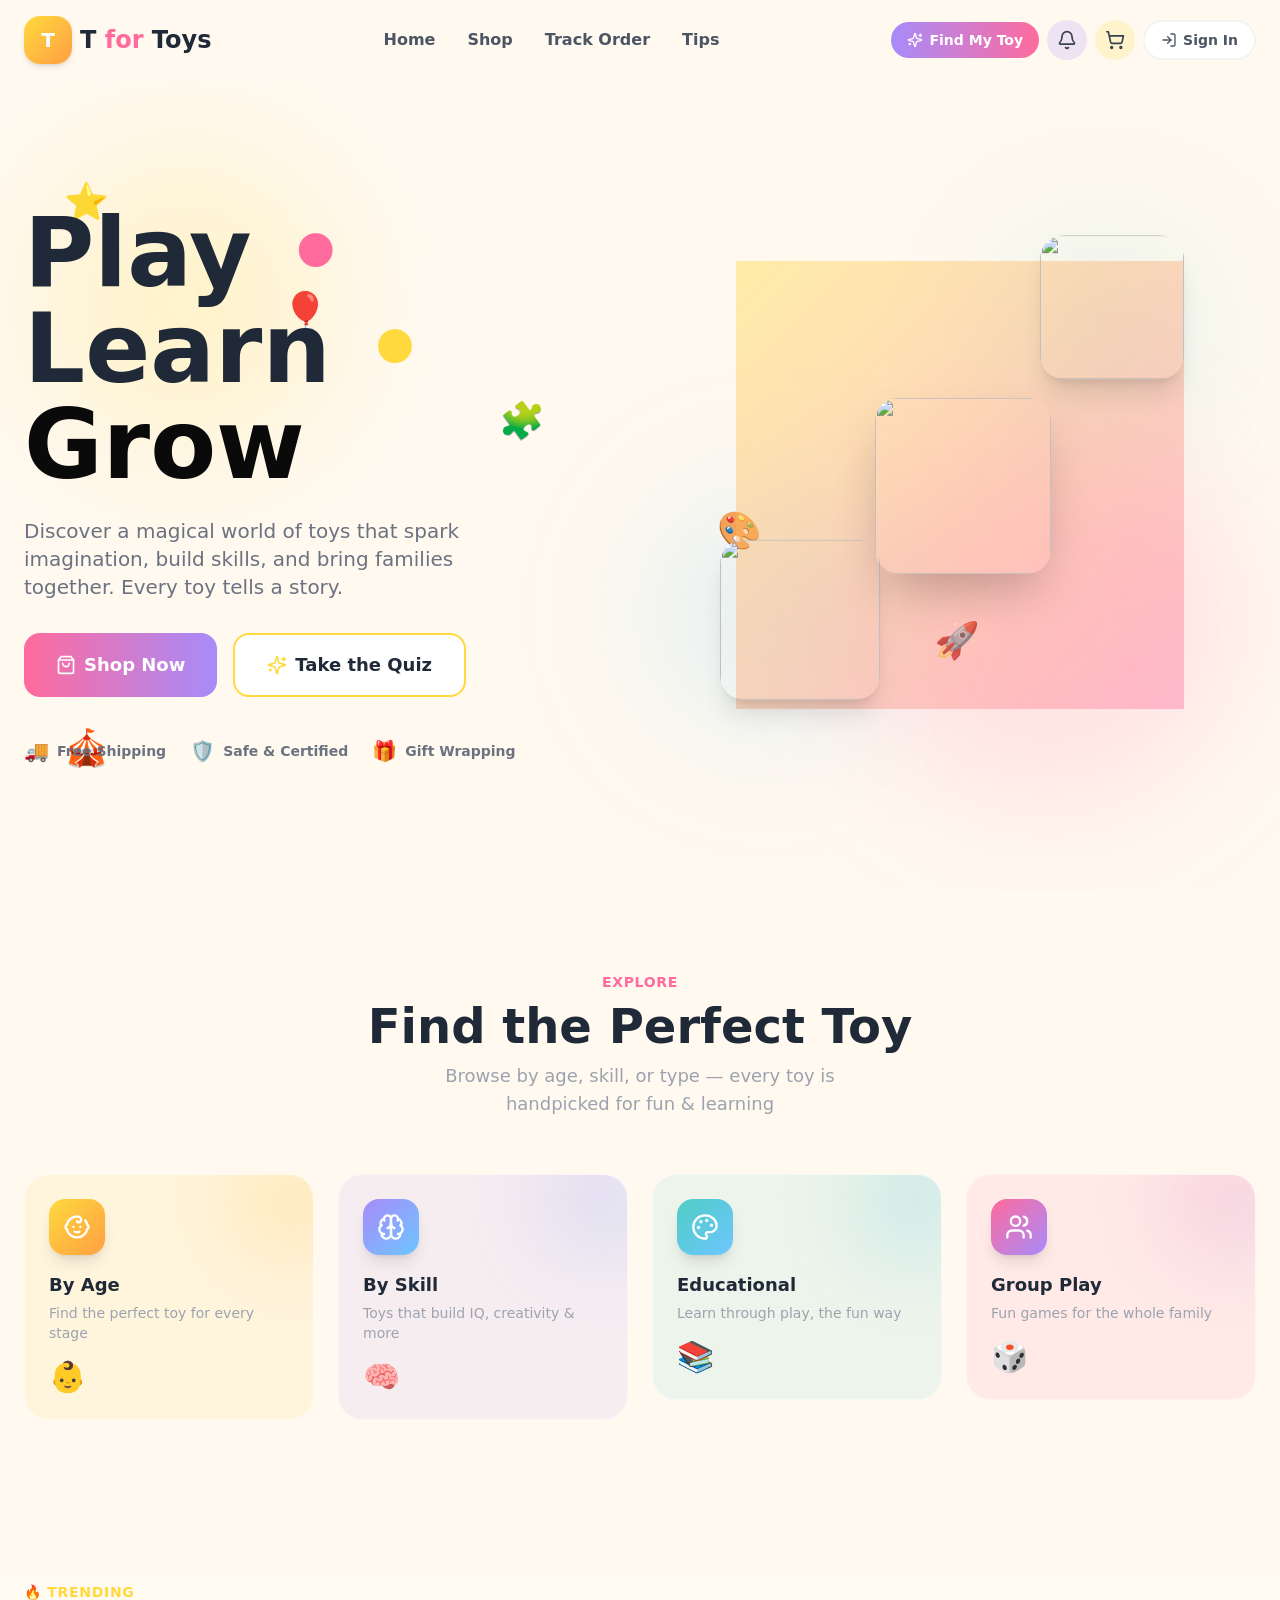
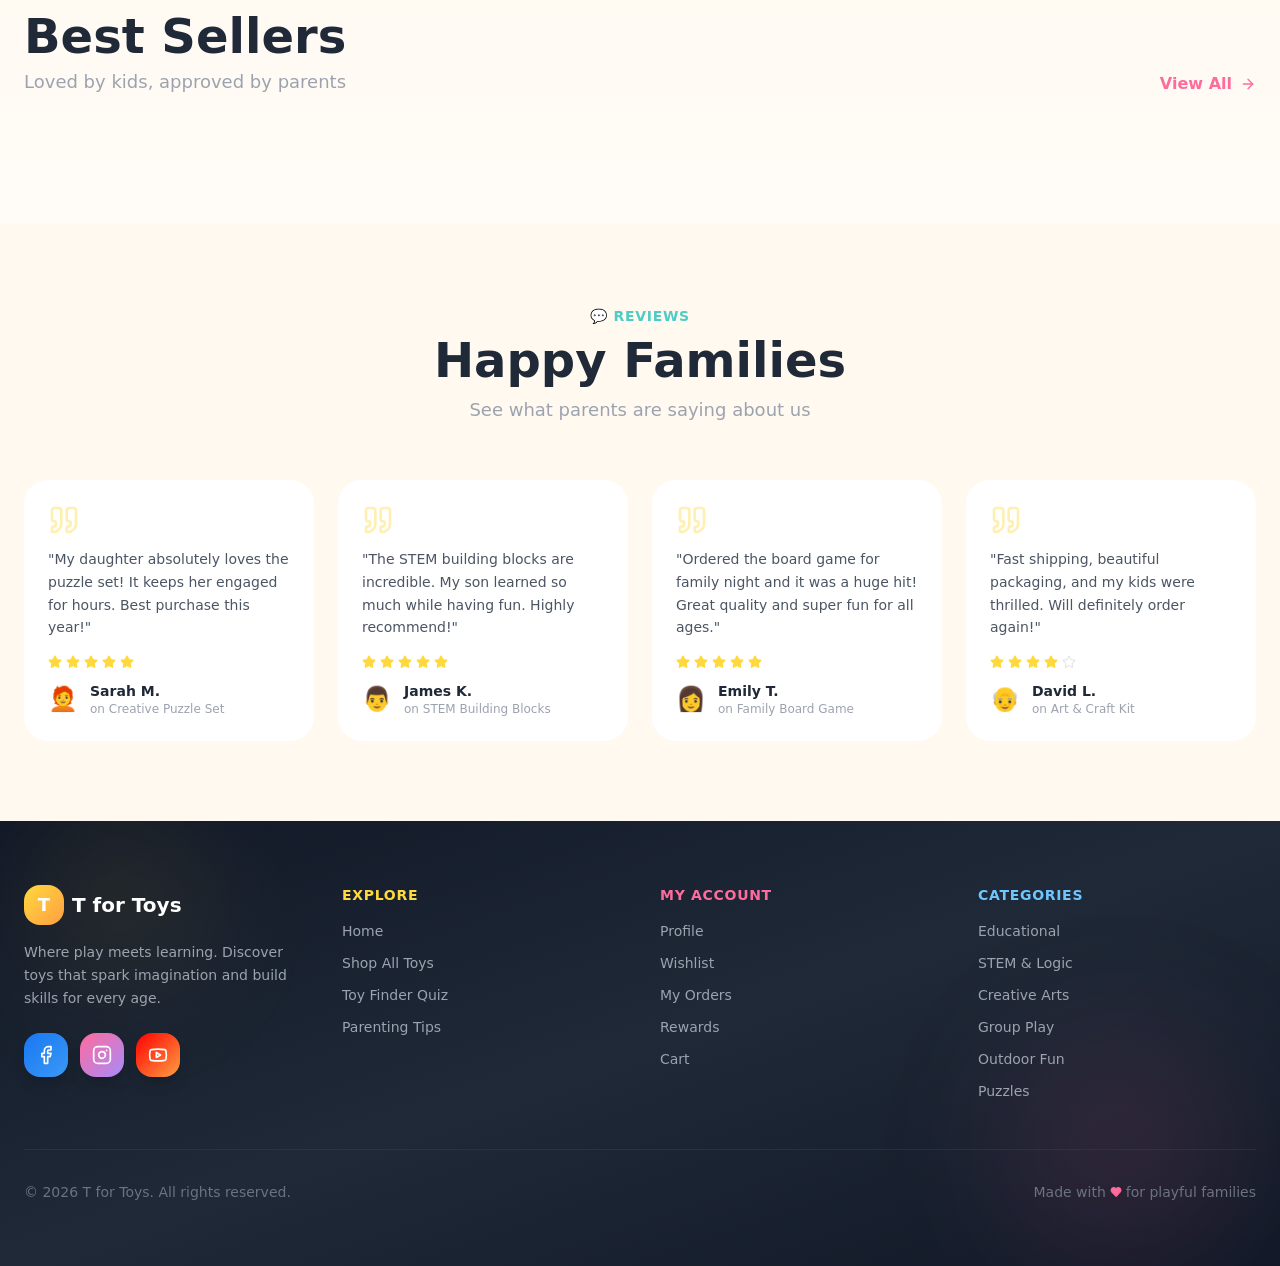
==== frontend/index.html @ 8fd1b463 "first commit" ====
<!DOCTYPE html>
<html lang="en">
 <head>
  <meta charset="utf-8"/>
  <script>
   (function () {
    // Base44 SDK reads these values from query params at bootstrap.
    // Ensure we have a stable default so login redirects don't go to /login on this origin.
    var url = new URL(window.location.href);
    var changed = false;
    if (!url.searchParams.get("app_base_url")) {
     url.searchParams.set("app_base_url", "https://tots-toy-fun.base44.app");
     changed = true;
    }
    if (changed) {
     window.location.replace(url.toString());
    }
   })();
  </script>
  <link href="assets/toy-logo.svg" rel="icon" type="image/svg+xml"/>
  <script>
   (function () {
    var path = window.location.pathname;
    var base = "/";
    if (path.indexOf("/frontend/") === 0) {
      base = "/frontend/";
    }
    document.write('<base href="' + base + '">');
   })();
  </script>
  <script>
   (function () {
    var path = window.location.pathname;
    if (path.indexOf("/frontend/") === 0) {
      var normalized = path.replace(/^\/frontend/, "") || "/";
      if (normalized === "/index.html") normalized = "/";
      if (normalized.endsWith("/index.html")) normalized = normalized.slice(0, -"index.html".length);
      if (!normalized.endsWith("/") && path.endsWith("/")) normalized += "/";
      window.history.replaceState({}, document.title, normalized + window.location.search + window.location.hash);
    }
   })();
  </script>
  <link href="https://qtrypzzcjebvfcihiynt.supabase.co" rel="preconnect"/>
  <link href="https://qtrypzzcjebvfcihiynt.supabase.co" rel="dns-prefetch"/>
  <meta content="strict-origin-when-cross-origin" name="referrer"/>
  <meta content="#fff9f0" name="theme-color"/>
  <meta content="light" name="color-scheme"/>
  <meta content="width=device-width, initial-scale=1.0" name="viewport"/>
  <link href="manifest.json" rel="manifest"/>
  <meta content="https://t-toys.example" name="app-origin"/>
  <meta content="http://t-toysbackend.runasp.net" name="backend-base-url"/>
  <script src="static/js/runtime-config.js">
  </script>
  <title>
   T for Toys
  </title>
  <script crossorigin="" src="assets/index-W5VVmgL8.localfix.js" type="module">
  </script>
  <link crossorigin="" href="assets/index-C3Qqn4e8.css" rel="stylesheet"/>
  <script type="module">
   if (window.self === window.top) {
  const originMeta = document.querySelector('meta[name="app-origin"]');
  const backendMeta = document.querySelector('meta[name="backend-base-url"]');
  const canonicalLink = document.querySelector('link[rel="canonical"]');
  const ogUrl = document.querySelector('meta[property="og:url"]');
  const twitterUrl = document.querySelector('meta[name="twitter:url"]');
  let appOrigin = originMeta && originMeta.content ? originMeta.content.trim() : "";
  let backendBase = backendMeta && backendMeta.content ? backendMeta.content.trim() : "";
  if (!appOrigin || appOrigin.includes("example")) {
    appOrigin = window.location.origin;
  }
   // Allow overriding backend base URL without rebuilding the frontend.
   // Example: https://<cloudflare-domain>/?backend_base_url=https://monster.asp
   try {
     const qsBackend = new URL(window.location.href).searchParams.get("backend_base_url");
     if (qsBackend) backendBase = qsBackend;
   } catch (e) {}
   if (!backendBase || backendBase.includes("example")) {
     backendBase = appOrigin;
   }
  const normalizedBackendBase = backendBase.replace(/\/+$/, "");
  if (canonicalLink && appOrigin) {
    canonicalLink.href = appOrigin;
  }
  if (ogUrl && appOrigin) {
    ogUrl.setAttribute("content", appOrigin);
  }
  if (twitterUrl && appOrigin) {
    twitterUrl.setAttribute("content", appOrigin);
  }
  let lastPath = "";
  function getPageNameFromPath(path) {
    const segments = path.split("/").filter(Boolean);
    return segments[0] || null;
  }
  function trackPageView() {
    const path = window.location.pathname;
    if (path === lastPath) return;
    lastPath = path;
    const pageName = getPageNameFromPath(path) || "home";
    const appId = "699db9d22942c2facdf17ccb";
    if (!appId) return;
    fetch(`${normalizedBackendBase}/app-logs/${appId}/log-user-in-app/${pageName}`, {
      method: "POST",
    }).catch(() => {});
  }
  const originalPushState = history.pushState.bind(history);
  history.pushState = function (...args) {
    originalPushState(...args);
    trackPageView();
  };
  const originalReplaceState = history.replaceState.bind(history);
  history.replaceState = function (...args) {
    originalReplaceState(...args);
    trackPageView();
  };
  window.addEventListener("popstate", trackPageView);
  trackPageView();
}
  </script>
  <meta content="An interactive e-commerce website for children’s toys, educational games, and group play toys. Designed to feel like a playful, colorful, and fun toy world, rather than a traditional online store, targeting parents and families." name="description"/>
  <meta content="T for Toys" property="og:title"/>
  <meta content="An interactive e-commerce website for children’s toys, educational games, and group play toys. Designed to feel like a playful, colorful, and fun toy world, rather than a traditional online store, targeting parents and families." property="og:description"/>
  <meta content="assets/toy-logo.svg" property="og:image"/>
  <meta content="https://t-toys.example" property="og:url"/>
  <meta content="website" property="og:type"/>
  <meta content="T for Toys" property="og:site_name"/>
  <meta content="T for Toys" name="twitter:title"/>
  <meta content="An interactive e-commerce website for children’s toys, educational games, and group play toys. Designed to feel like a playful, colorful, and fun toy world, rather than a traditional online store, targeting parents and families." name="twitter:description"/>
  <meta content="assets/toy-logo.svg" name="twitter:image"/>
  <meta content="summary_large_image" name="twitter:card"/>
  <meta content="https://t-toys.example" name="twitter:url"/>
  <meta content="yes" name="mobile-web-app-capable"/>
  <meta content="black" name="apple-mobile-web-app-status-bar-style"/>
  <meta content="T for Toys" name="apple-mobile-web-app-title"/>
  <link href="https://t-toys.example" rel="canonical"/>
  <script async="true" data-app-id="699db9d22942c2facdf17ccb" data-app-name="T for Toys" data-platform-url="https://app.base44.com" src="static/js/badge.js">
  </script>
 </head>
 <body>
  <div id="root">
  </div>
 </body>
</html>
---- frontend/assets/index-C3Qqn4e8.css ----
*,:before,:after{--tw-border-spacing-x: 0;--tw-border-spacing-y: 0;--tw-translate-x: 0;--tw-translate-y: 0;--tw-rotate: 0;--tw-skew-x: 0;--tw-skew-y: 0;--tw-scale-x: 1;--tw-scale-y: 1;--tw-pan-x: ;--tw-pan-y: ;--tw-pinch-zoom: ;--tw-scroll-snap-strictness: proximity;--tw-gradient-from-position: ;--tw-gradient-via-position: ;--tw-gradient-to-position: ;--tw-ordinal: ;--tw-slashed-zero: ;--tw-numeric-figure: ;--tw-numeric-spacing: ;--tw-numeric-fraction: ;--tw-ring-inset: ;--tw-ring-offset-width: 0px;--tw-ring-offset-color: #fff;--tw-ring-color: rgb(59 130 246 / .5);--tw-ring-offset-shadow: 0 0 #0000;--tw-ring-shadow: 0 0 #0000;--tw-shadow: 0 0 #0000;--tw-shadow-colored: 0 0 #0000;--tw-blur: ;--tw-brightness: ;--tw-contrast: ;--tw-grayscale: ;--tw-hue-rotate: ;--tw-invert: ;--tw-saturate: ;--tw-sepia: ;--tw-drop-shadow: ;--tw-backdrop-blur: ;--tw-backdrop-brightness: ;--tw-backdrop-contrast: ;--tw-backdrop-grayscale: ;--tw-backdrop-hue-rotate: ;--tw-backdrop-invert: ;--tw-backdrop-opacity: ;--tw-backdrop-saturate: ;--tw-backdrop-sepia: ;--tw-contain-size: ;--tw-contain-layout: ;--tw-contain-paint: ;--tw-contain-style: }::backdrop{--tw-border-spacing-x: 0;--tw-border-spacing-y: 0;--tw-translate-x: 0;--tw-translate-y: 0;--tw-rotate: 0;--tw-skew-x: 0;--tw-skew-y: 0;--tw-scale-x: 1;--tw-scale-y: 1;--tw-pan-x: ;--tw-pan-y: ;--tw-pinch-zoom: ;--tw-scroll-snap-strictness: proximity;--tw-gradient-from-position: ;--tw-gradient-via-position: ;--tw-gradient-to-position: ;--tw-ordinal: ;--tw-slashed-zero: ;--tw-numeric-figure: ;--tw-numeric-spacing: ;--tw-numeric-fraction: ;--tw-ring-inset: ;--tw-ring-offset-width: 0px;--tw-ring-offset-color: #fff;--tw-ring-color: rgb(59 130 246 / .5);--tw-ring-offset-shadow: 0 0 #0000;--tw-ring-shadow: 0 0 #0000;--tw-shadow: 0 0 #0000;--tw-shadow-colored: 0 0 #0000;--tw-blur: ;--tw-brightness: ;--tw-contrast: ;--tw-grayscale: ;--tw-hue-rotate: ;--tw-invert: ;--tw-saturate: ;--tw-sepia: ;--tw-drop-shadow: ;--tw-backdrop-blur: ;--tw-backdrop-brightness: ;--tw-backdrop-contrast: ;--tw-backdrop-grayscale: ;--tw-backdrop-hue-rotate: ;--tw-backdrop-invert: ;--tw-backdrop-opacity: ;--tw-backdrop-saturate: ;--tw-backdrop-sepia: ;--tw-contain-size: ;--tw-contain-layout: ;--tw-contain-paint: ;--tw-contain-style: }*,:before,:after{box-sizing:border-box;border-width:0;border-style:solid;border-color:#e5e7eb}:before,:after{--tw-content: ""}html,:host{line-height:1.5;-webkit-text-size-adjust:100%;-moz-tab-size:4;-o-tab-size:4;tab-size:4;font-family:ui-sans-serif,system-ui,sans-serif,"Apple Color Emoji","Segoe UI Emoji",Segoe UI Symbol,"Noto Color Emoji";font-feature-settings:normal;font-variation-settings:normal;-webkit-tap-highlight-color:transparent}body{margin:0;line-height:inherit}hr{height:0;color:inherit;border-top-width:1px}abbr:where([title]){-webkit-text-decoration:underline dotted;text-decoration:underline dotted}h1,h2,h3,h4,h5,h6{font-size:inherit;font-weight:inherit}a{color:inherit;text-decoration:inherit}b,strong{font-weight:bolder}code,kbd,samp,pre{font-family:ui-monospace,SFMono-Regular,Menlo,Monaco,Consolas,Liberation Mono,Courier New,monospace;font-feature-settings:normal;font-variation-settings:normal;font-size:1em}small{font-size:80%}sub,sup{font-size:75%;line-height:0;position:relative;vertical-align:baseline}sub{bottom:-.25em}sup{top:-.5em}table{text-indent:0;border-color:inherit;border-collapse:collapse}button,input,optgroup,select,textarea{font-family:inherit;font-feature-settings:inherit;font-variation-settings:inherit;font-size:100%;font-weight:inherit;line-height:inherit;letter-spacing:inherit;color:inherit;margin:0;padding:0}button,select{text-transform:none}button,input:where([type=button]),input:where([type=reset]),input:where([type=submit]){-webkit-appearance:button;background-color:transparent;background-image:none}:-moz-focusring{outline:auto}:-moz-ui-invalid{box-shadow:none}progress{vertical-align:baseline}::-webkit-inner-spin-button,::-webkit-outer-spin-button{height:auto}[type=search]{-webkit-appearance:textfield;outline-offset:-2px}::-webkit-search-decoration{-webkit-appearance:none}::-webkit-file-upload-button{-webkit-appearance:button;font:inherit}summary{display:list-item}blockquote,dl,dd,h1,h2,h3,h4,h5,h6,hr,figure,p,pre{margin:0}fieldset{margin:0;padding:0}legend{padding:0}ol,ul,menu{list-style:none;margin:0;padding:0}dialog{padding:0}textarea{resize:vertical}input::-moz-placeholder,textarea::-moz-placeholder{opacity:1;color:#9ca3af}input::placeholder,textarea::placeholder{opacity:1;color:#9ca3af}button,[role=button]{cursor:pointer}:disabled{cursor:default}img,svg,video,canvas,audio,iframe,embed,object{display:block;vertical-align:middle}img,video{max-width:100%;height:auto}[hidden]:where(:not([hidden=until-found])){display:none}:root{--background: 0 0% 100%;--foreground: 0 0% 3.9%;--card: 0 0% 100%;--card-foreground: 0 0% 3.9%;--popover: 0 0% 100%;--popover-foreground: 0 0% 3.9%;--primary: 0 0% 9%;--primary-foreground: 0 0% 98%;--secondary: 0 0% 96.1%;--secondary-foreground: 0 0% 9%;--muted: 0 0% 96.1%;--muted-foreground: 0 0% 45.1%;--accent: 0 0% 96.1%;--accent-foreground: 0 0% 9%;--destructive: 0 84.2% 60.2%;--destructive-foreground: 0 0% 98%;--border: 0 0% 89.8%;--input: 0 0% 89.8%;--ring: 0 0% 3.9%;--chart-1: 12 76% 61%;--chart-2: 173 58% 39%;--chart-3: 197 37% 24%;--chart-4: 43 74% 66%;--chart-5: 27 87% 67%;--radius: .5rem;--sidebar-background: 0 0% 98%;--sidebar-foreground: 240 5.3% 26.1%;--sidebar-primary: 240 5.9% 10%;--sidebar-primary-foreground: 0 0% 98%;--sidebar-accent: 240 4.8% 95.9%;--sidebar-accent-foreground: 240 5.9% 10%;--sidebar-border: 220 13% 91%;--sidebar-ring: 217.2 91.2% 59.8%}.dark{--background: 0 0% 3.9%;--foreground: 0 0% 98%;--card: 0 0% 3.9%;--card-foreground: 0 0% 98%;--popover: 0 0% 3.9%;--popover-foreground: 0 0% 98%;--primary: 0 0% 98%;--primary-foreground: 0 0% 9%;--secondary: 0 0% 14.9%;--secondary-foreground: 0 0% 98%;--muted: 0 0% 14.9%;--muted-foreground: 0 0% 63.9%;--accent: 0 0% 14.9%;--accent-foreground: 0 0% 98%;--destructive: 0 62.8% 30.6%;--destructive-foreground: 0 0% 98%;--border: 0 0% 14.9%;--input: 0 0% 14.9%;--ring: 0 0% 83.1%;--chart-1: 220 70% 50%;--chart-2: 160 60% 45%;--chart-3: 30 80% 55%;--chart-4: 280 65% 60%;--chart-5: 340 75% 55%;--sidebar-background: 240 5.9% 10%;--sidebar-foreground: 240 4.8% 95.9%;--sidebar-primary: 224.3 76.3% 48%;--sidebar-primary-foreground: 0 0% 100%;--sidebar-accent: 240 3.7% 15.9%;--sidebar-accent-foreground: 240 4.8% 95.9%;--sidebar-border: 240 3.7% 15.9%;--sidebar-ring: 217.2 91.2% 59.8%}*{border-color:hsl(var(--border));outline-color:hsl(var(--ring) / .5)}body{background-color:hsl(var(--background));color:hsl(var(--foreground))}.sr-only{position:absolute;width:1px;height:1px;padding:0;margin:-1px;overflow:hidden;clip:rect(0,0,0,0);white-space:nowrap;border-width:0}.pointer-events-none{pointer-events:none}.pointer-events-auto{pointer-events:auto}.visible{visibility:visible}.invisible{visibility:hidden}.fixed{position:fixed}.absolute{position:absolute}.relative{position:relative}.sticky{position:sticky}.inset-0{top:0;right:0;bottom:0;left:0}.inset-8{top:2rem;right:2rem;bottom:2rem;left:2rem}.inset-x-0{left:0;right:0}.inset-y-0{top:0;bottom:0}.-bottom-1{bottom:-.25rem}.-bottom-12{bottom:-3rem}.-bottom-8{bottom:-2rem}.-left-12{left:-3rem}.-left-8{left:-2rem}.-right-1{right:-.25rem}.-right-10{right:-2.5rem}.-right-12{right:-3rem}.-right-6{right:-1.5rem}.-top-1{top:-.25rem}.-top-10{top:-2.5rem}.-top-12{top:-3rem}.-top-6{top:-1.5rem}.bottom-0{bottom:0}.bottom-12{bottom:3rem}.bottom-20{bottom:5rem}.left-0{left:0}.left-1{left:.25rem}.left-1\/2{left:50%}.left-1\/3{left:33.333333%}.left-10{left:2.5rem}.left-2{left:.5rem}.left-3{left:.75rem}.left-4{left:1rem}.left-\[50\%\]{left:50%}.right-0{right:0}.right-1{right:.25rem}.right-10{right:2.5rem}.right-2{right:.5rem}.right-2\.5{right:.625rem}.right-20{right:5rem}.right-3{right:.75rem}.right-4{right:1rem}.right-8{right:2rem}.top-0{top:0}.top-1\.5{top:.375rem}.top-1\/2{top:50%}.top-1\/3{top:33.333333%}.top-12{top:3rem}.top-2{top:.5rem}.top-20{top:5rem}.top-24{top:6rem}.top-3{top:.75rem}.top-3\.5{top:.875rem}.top-4{top:1rem}.top-40{top:10rem}.top-6{top:1.5rem}.top-\[1px\]{top:1px}.top-\[50\%\]{top:50%}.top-\[60\%\]{top:60%}.top-full{top:100%}.z-10{z-index:10}.z-20{z-index:20}.z-40{z-index:40}.z-50{z-index:50}.z-\[100\]{z-index:100}.z-\[1\]{z-index:1}.col-span-2{grid-column:span 2 / span 2}.-mx-1{margin-left:-.25rem;margin-right:-.25rem}.mx-2{margin-left:.5rem;margin-right:.5rem}.mx-3\.5{margin-left:.875rem;margin-right:.875rem}.mx-\[10\%\]{margin-left:10%;margin-right:10%}.mx-auto{margin-left:auto;margin-right:auto}.my-0\.5{margin-top:.125rem;margin-bottom:.125rem}.my-1{margin-top:.25rem;margin-bottom:.25rem}.my-2{margin-top:.5rem;margin-bottom:.5rem}.-ml-4{margin-left:-1rem}.-mt-4{margin-top:-1rem}.mb-1{margin-bottom:.25rem}.mb-1\.5{margin-bottom:.375rem}.mb-10{margin-bottom:2.5rem}.mb-12{margin-bottom:3rem}.mb-14{margin-bottom:3.5rem}.mb-2{margin-bottom:.5rem}.mb-3{margin-bottom:.75rem}.mb-4{margin-bottom:1rem}.mb-5{margin-bottom:1.25rem}.mb-6{margin-bottom:1.5rem}.mb-8{margin-bottom:2rem}.ml-1{margin-left:.25rem}.ml-auto{margin-left:auto}.mr-2{margin-right:.5rem}.mt-0\.5{margin-top:.125rem}.mt-1{margin-top:.25rem}.mt-1\.5{margin-top:.375rem}.mt-10{margin-top:2.5rem}.mt-12{margin-top:3rem}.mt-16{margin-top:4rem}.mt-2{margin-top:.5rem}.mt-20{margin-top:5rem}.mt-24{margin-top:6rem}.mt-3{margin-top:.75rem}.mt-4{margin-top:1rem}.mt-5{margin-top:1.25rem}.mt-6{margin-top:1.5rem}.mt-8{margin-top:2rem}.mt-auto{margin-top:auto}.line-clamp-1{overflow:hidden;display:-webkit-box;-webkit-box-orient:vertical;-webkit-line-clamp:1}.line-clamp-2{overflow:hidden;display:-webkit-box;-webkit-box-orient:vertical;-webkit-line-clamp:2}.block{display:block}.inline-block{display:inline-block}.flex{display:flex}.inline-flex{display:inline-flex}.table{display:table}.grid{display:grid}.hidden{display:none}.aspect-square{aspect-ratio:1 / 1}.aspect-video{aspect-ratio:16 / 9}.size-4{width:1rem;height:1rem}.h-0\.5{height:.125rem}.h-1{height:.25rem}.h-1\.5{height:.375rem}.h-10{height:2.5rem}.h-11{height:2.75rem}.h-12{height:3rem}.h-14{height:3.5rem}.h-16{height:4rem}.h-2{height:.5rem}.h-2\.5{height:.625rem}.h-20{height:5rem}.h-24{height:6rem}.h-28{height:7rem}.h-3{height:.75rem}.h-3\.5{height:.875rem}.h-32{height:8rem}.h-36{height:9rem}.h-4{height:1rem}.h-40{height:10rem}.h-44{height:11rem}.h-48{height:12rem}.h-5{height:1.25rem}.h-6{height:1.5rem}.h-60{height:15rem}.h-64{height:16rem}.h-7{height:1.75rem}.h-72{height:18rem}.h-8{height:2rem}.h-9{height:2.25rem}.h-96{height:24rem}.h-\[1px\]{height:1px}.h-\[var\(--radix-navigation-menu-viewport-height\)\]{height:var(--radix-navigation-menu-viewport-height)}.h-\[var\(--radix-select-trigger-height\)\]{height:var(--radix-select-trigger-height)}.h-auto{height:auto}.h-full{height:100%}.h-px{height:1px}.h-svh{height:100svh}.max-h-96{max-height:24rem}.max-h-\[300px\]{max-height:300px}.max-h-screen{max-height:100vh}.min-h-0{min-height:0px}.min-h-\[60px\]{min-height:60px}.min-h-\[90vh\]{min-height:90vh}.min-h-screen{min-height:100vh}.min-h-svh{min-height:100svh}.w-0{width:0px}.w-1{width:.25rem}.w-10{width:2.5rem}.w-11{width:2.75rem}.w-12{width:3rem}.w-14{width:3.5rem}.w-16{width:4rem}.w-2{width:.5rem}.w-2\.5{width:.625rem}.w-20{width:5rem}.w-24{width:6rem}.w-28{width:7rem}.w-3{width:.75rem}.w-3\.5{width:.875rem}.w-3\/4{width:75%}.w-32{width:8rem}.w-36{width:9rem}.w-4{width:1rem}.w-40{width:10rem}.w-44{width:11rem}.w-48{width:12rem}.w-5{width:1.25rem}.w-6{width:1.5rem}.w-60{width:15rem}.w-64{width:16rem}.w-7{width:1.75rem}.w-72{width:18rem}.w-8{width:2rem}.w-9{width:2.25rem}.w-96{width:24rem}.w-\[--sidebar-width\]{width:var(--sidebar-width)}.w-\[100px\]{width:100px}.w-\[1px\]{width:1px}.w-auto{width:auto}.w-full{width:100%}.w-max{width:-moz-max-content;width:max-content}.w-px{width:1px}.min-w-0{min-width:0px}.min-w-10{min-width:2.5rem}.min-w-5{min-width:1.25rem}.min-w-8{min-width:2rem}.min-w-9{min-width:2.25rem}.min-w-\[12rem\]{min-width:12rem}.min-w-\[8rem\]{min-width:8rem}.min-w-\[var\(--radix-select-trigger-width\)\]{min-width:var(--radix-select-trigger-width)}.max-w-2xl{max-width:42rem}.max-w-3xl{max-width:48rem}.max-w-4xl{max-width:56rem}.max-w-5xl{max-width:64rem}.max-w-6xl{max-width:72rem}.max-w-7xl{max-width:80rem}.max-w-\[--skeleton-width\]{max-width:var(--skeleton-width)}.max-w-lg{max-width:32rem}.max-w-max{max-width:-moz-max-content;max-width:max-content}.max-w-md{max-width:28rem}.max-w-xl{max-width:36rem}.flex-1{flex:1 1 0%}.flex-shrink-0,.shrink-0{flex-shrink:0}.grow{flex-grow:1}.grow-0{flex-grow:0}.basis-full{flex-basis:100%}.caption-bottom{caption-side:bottom}.border-collapse{border-collapse:collapse}.-translate-x-1\/2{--tw-translate-x: -50%;transform:translate(var(--tw-translate-x),var(--tw-translate-y)) rotate(var(--tw-rotate)) skew(var(--tw-skew-x)) skewY(var(--tw-skew-y)) scaleX(var(--tw-scale-x)) scaleY(var(--tw-scale-y))}.-translate-x-px{--tw-translate-x: -1px;transform:translate(var(--tw-translate-x),var(--tw-translate-y)) rotate(var(--tw-rotate)) skew(var(--tw-skew-x)) skewY(var(--tw-skew-y)) scaleX(var(--tw-scale-x)) scaleY(var(--tw-scale-y))}.-translate-y-1\/2{--tw-translate-y: -50%;transform:translate(var(--tw-translate-x),var(--tw-translate-y)) rotate(var(--tw-rotate)) skew(var(--tw-skew-x)) skewY(var(--tw-skew-y)) scaleX(var(--tw-scale-x)) scaleY(var(--tw-scale-y))}.translate-x-\[-50\%\]{--tw-translate-x: -50%;transform:translate(var(--tw-translate-x),var(--tw-translate-y)) rotate(var(--tw-rotate)) skew(var(--tw-skew-x)) skewY(var(--tw-skew-y)) scaleX(var(--tw-scale-x)) scaleY(var(--tw-scale-y))}.translate-x-px{--tw-translate-x: 1px;transform:translate(var(--tw-translate-x),var(--tw-translate-y)) rotate(var(--tw-rotate)) skew(var(--tw-skew-x)) skewY(var(--tw-skew-y)) scaleX(var(--tw-scale-x)) scaleY(var(--tw-scale-y))}.translate-y-\[-50\%\]{--tw-translate-y: -50%;transform:translate(var(--tw-translate-x),var(--tw-translate-y)) rotate(var(--tw-rotate)) skew(var(--tw-skew-x)) skewY(var(--tw-skew-y)) scaleX(var(--tw-scale-x)) scaleY(var(--tw-scale-y))}.translate-y-full{--tw-translate-y: 100%;transform:translate(var(--tw-translate-x),var(--tw-translate-y)) rotate(var(--tw-rotate)) skew(var(--tw-skew-x)) skewY(var(--tw-skew-y)) scaleX(var(--tw-scale-x)) scaleY(var(--tw-scale-y))}.-rotate-6{--tw-rotate: -6deg;transform:translate(var(--tw-translate-x),var(--tw-translate-y)) rotate(var(--tw-rotate)) skew(var(--tw-skew-x)) skewY(var(--tw-skew-y)) scaleX(var(--tw-scale-x)) scaleY(var(--tw-scale-y))}.rotate-45{--tw-rotate: 45deg;transform:translate(var(--tw-translate-x),var(--tw-translate-y)) rotate(var(--tw-rotate)) skew(var(--tw-skew-x)) skewY(var(--tw-skew-y)) scaleX(var(--tw-scale-x)) scaleY(var(--tw-scale-y))}.rotate-6{--tw-rotate: 6deg;transform:translate(var(--tw-translate-x),var(--tw-translate-y)) rotate(var(--tw-rotate)) skew(var(--tw-skew-x)) skewY(var(--tw-skew-y)) scaleX(var(--tw-scale-x)) scaleY(var(--tw-scale-y))}.rotate-90{--tw-rotate: 90deg;transform:translate(var(--tw-translate-x),var(--tw-translate-y)) rotate(var(--tw-rotate)) skew(var(--tw-skew-x)) skewY(var(--tw-skew-y)) scaleX(var(--tw-scale-x)) scaleY(var(--tw-scale-y))}.scale-105{--tw-scale-x: 1.05;--tw-scale-y: 1.05;transform:translate(var(--tw-translate-x),var(--tw-translate-y)) rotate(var(--tw-rotate)) skew(var(--tw-skew-x)) skewY(var(--tw-skew-y)) scaleX(var(--tw-scale-x)) scaleY(var(--tw-scale-y))}.transform{transform:translate(var(--tw-translate-x),var(--tw-translate-y)) rotate(var(--tw-rotate)) skew(var(--tw-skew-x)) skewY(var(--tw-skew-y)) scaleX(var(--tw-scale-x)) scaleY(var(--tw-scale-y))}@keyframes pulse{50%{opacity:.5}}.animate-pulse{animation:pulse 2s cubic-bezier(.4,0,.6,1) infinite}.animate-spin{animation:spin 1s linear infinite}.cursor-default{cursor:default}.cursor-pointer{cursor:pointer}.touch-none{touch-action:none}.select-none{-webkit-user-select:none;-moz-user-select:none;user-select:none}.resize-none{resize:none}.list-inside{list-style-position:inside}.list-disc{list-style-type:disc}.list-none{list-style-type:none}.appearance-none{-webkit-appearance:none;-moz-appearance:none;appearance:none}.grid-cols-1{grid-template-columns:repeat(1,minmax(0,1fr))}.grid-cols-2{grid-template-columns:repeat(2,minmax(0,1fr))}.grid-cols-3{grid-template-columns:repeat(3,minmax(0,1fr))}.flex-row{flex-direction:row}.flex-col{flex-direction:column}.flex-col-reverse{flex-direction:column-reverse}.flex-wrap{flex-wrap:wrap}.items-start{align-items:flex-start}.items-end{align-items:flex-end}.items-center{align-items:center}.items-stretch{align-items:stretch}.justify-center{justify-content:center}.justify-between{justify-content:space-between}.gap-0{gap:0px}.gap-0\.5{gap:.125rem}.gap-1{gap:.25rem}.gap-1\.5{gap:.375rem}.gap-10{gap:2.5rem}.gap-12{gap:3rem}.gap-2{gap:.5rem}.gap-3{gap:.75rem}.gap-4{gap:1rem}.gap-6{gap:1.5rem}.gap-8{gap:2rem}.space-x-1>:not([hidden])~:not([hidden]){--tw-space-x-reverse: 0;margin-right:calc(.25rem * var(--tw-space-x-reverse));margin-left:calc(.25rem * calc(1 - var(--tw-space-x-reverse)))}.space-x-3>:not([hidden])~:not([hidden]){--tw-space-x-reverse: 0;margin-right:calc(.75rem * var(--tw-space-x-reverse));margin-left:calc(.75rem * calc(1 - var(--tw-space-x-reverse)))}.space-x-4>:not([hidden])~:not([hidden]){--tw-space-x-reverse: 0;margin-right:calc(1rem * var(--tw-space-x-reverse));margin-left:calc(1rem * calc(1 - var(--tw-space-x-reverse)))}.space-y-1>:not([hidden])~:not([hidden]){--tw-space-y-reverse: 0;margin-top:calc(.25rem * calc(1 - var(--tw-space-y-reverse)));margin-bottom:calc(.25rem * var(--tw-space-y-reverse))}.space-y-1\.5>:not([hidden])~:not([hidden]){--tw-space-y-reverse: 0;margin-top:calc(.375rem * calc(1 - var(--tw-space-y-reverse)));margin-bottom:calc(.375rem * var(--tw-space-y-reverse))}.space-y-2>:not([hidden])~:not([hidden]){--tw-space-y-reverse: 0;margin-top:calc(.5rem * calc(1 - var(--tw-space-y-reverse)));margin-bottom:calc(.5rem * var(--tw-space-y-reverse))}.space-y-3>:not([hidden])~:not([hidden]){--tw-space-y-reverse: 0;margin-top:calc(.75rem * calc(1 - var(--tw-space-y-reverse)));margin-bottom:calc(.75rem * var(--tw-space-y-reverse))}.space-y-4>:not([hidden])~:not([hidden]){--tw-space-y-reverse: 0;margin-top:calc(1rem * calc(1 - var(--tw-space-y-reverse)));margin-bottom:calc(1rem * var(--tw-space-y-reverse))}.space-y-5>:not([hidden])~:not([hidden]){--tw-space-y-reverse: 0;margin-top:calc(1.25rem * calc(1 - var(--tw-space-y-reverse)));margin-bottom:calc(1.25rem * var(--tw-space-y-reverse))}.space-y-6>:not([hidden])~:not([hidden]){--tw-space-y-reverse: 0;margin-top:calc(1.5rem * calc(1 - var(--tw-space-y-reverse)));margin-bottom:calc(1.5rem * var(--tw-space-y-reverse))}.overflow-auto{overflow:auto}.overflow-hidden{overflow:hidden}.overflow-x-auto{overflow-x:auto}.overflow-y-auto{overflow-y:auto}.overflow-x-hidden{overflow-x:hidden}.truncate{overflow:hidden;text-overflow:ellipsis;white-space:nowrap}.whitespace-nowrap{white-space:nowrap}.break-words{overflow-wrap:break-word}.rounded-2xl{border-radius:1rem}.rounded-3xl{border-radius:1.5rem}.rounded-\[2px\]{border-radius:2px}.rounded-\[inherit\]{border-radius:inherit}.rounded-full{border-radius:9999px}.rounded-lg{border-radius:var(--radius)}.rounded-md{border-radius:calc(var(--radius) - 2px)}.rounded-sm{border-radius:calc(var(--radius) - 4px)}.rounded-xl{border-radius:.75rem}.rounded-t-\[10px\]{border-top-left-radius:10px;border-top-right-radius:10px}.rounded-tl-sm{border-top-left-radius:calc(var(--radius) - 4px)}.border{border-width:1px}.border-2{border-width:2px}.border-4{border-width:4px}.border-\[1\.5px\]{border-width:1.5px}.border-y{border-top-width:1px;border-bottom-width:1px}.border-b{border-bottom-width:1px}.border-l{border-left-width:1px}.border-r{border-right-width:1px}.border-t{border-top-width:1px}.border-dashed{border-style:dashed}.border-\[\#FF6B9D\]{--tw-border-opacity: 1;border-color:rgb(255 107 157 / var(--tw-border-opacity, 1))}.border-\[\#FFD93D\]{--tw-border-opacity: 1;border-color:rgb(255 217 61 / var(--tw-border-opacity, 1))}.border-\[\#FFD93D\]\/30{border-color:#ffd93d4d}.border-\[--color-border\]{border-color:var(--color-border)}.border-border\/50{border-color:hsl(var(--border) / .5)}.border-destructive{border-color:hsl(var(--destructive))}.border-destructive\/50{border-color:hsl(var(--destructive) / .5)}.border-gray-100{--tw-border-opacity: 1;border-color:rgb(243 244 246 / var(--tw-border-opacity, 1))}.border-gray-50{--tw-border-opacity: 1;border-color:rgb(249 250 251 / var(--tw-border-opacity, 1))}.border-gray-700\/50{border-color:#37415180}.border-input{border-color:hsl(var(--input))}.border-primary{border-color:hsl(var(--primary))}.border-primary\/50{border-color:hsl(var(--primary) / .5)}.border-sidebar-border{border-color:hsl(var(--sidebar-border))}.border-slate-100{--tw-border-opacity: 1;border-color:rgb(241 245 249 / var(--tw-border-opacity, 1))}.border-slate-200{--tw-border-opacity: 1;border-color:rgb(226 232 240 / var(--tw-border-opacity, 1))}.border-transparent{border-color:transparent}.border-white\/50{border-color:#ffffff80}.border-l-transparent{border-left-color:transparent}.border-t-slate-800{--tw-border-opacity: 1;border-top-color:rgb(30 41 59 / var(--tw-border-opacity, 1))}.border-t-transparent{border-top-color:transparent}.bg-\[\#4ECDC4\]{--tw-bg-opacity: 1;background-color:rgb(78 205 196 / var(--tw-bg-opacity, 1))}.bg-\[\#4ECDC4\]\/10{background-color:#4ecdc41a}.bg-\[\#4ECDC4\]\/15{background-color:#4ecdc426}.bg-\[\#4ECDC4\]\/20{background-color:#4ecdc433}.bg-\[\#6EC6FF\]{--tw-bg-opacity: 1;background-color:rgb(110 198 255 / var(--tw-bg-opacity, 1))}.bg-\[\#6EC6FF\]\/10{background-color:#6ec6ff1a}.bg-\[\#6EC6FF\]\/15{background-color:#6ec6ff26}.bg-\[\#6EC6FF\]\/20{background-color:#6ec6ff33}.bg-\[\#A78BFA\]{--tw-bg-opacity: 1;background-color:rgb(167 139 250 / var(--tw-bg-opacity, 1))}.bg-\[\#A78BFA\]\/10{background-color:#a78bfa1a}.bg-\[\#A78BFA\]\/15{background-color:#a78bfa26}.bg-\[\#A78BFA\]\/20{background-color:#a78bfa33}.bg-\[\#FF6B9D\]{--tw-bg-opacity: 1;background-color:rgb(255 107 157 / var(--tw-bg-opacity, 1))}.bg-\[\#FF6B9D\]\/10{background-color:#ff6b9d1a}.bg-\[\#FF6B9D\]\/15{background-color:#ff6b9d26}.bg-\[\#FF6B9D\]\/20{background-color:#ff6b9d33}.bg-\[\#FF9F43\]{--tw-bg-opacity: 1;background-color:rgb(255 159 67 / var(--tw-bg-opacity, 1))}.bg-\[\#FF9F43\]\/10{background-color:#ff9f431a}.bg-\[\#FF9F43\]\/15{background-color:#ff9f4326}.bg-\[\#FFD93D\]{--tw-bg-opacity: 1;background-color:rgb(255 217 61 / var(--tw-bg-opacity, 1))}.bg-\[\#FFD93D\]\/10{background-color:#ffd93d1a}.bg-\[\#FFD93D\]\/20{background-color:#ffd93d33}.bg-\[\#FFF0F5\]{--tw-bg-opacity: 1;background-color:rgb(255 240 245 / var(--tw-bg-opacity, 1))}.bg-\[\#FFF9F0\]{--tw-bg-opacity: 1;background-color:rgb(255 249 240 / var(--tw-bg-opacity, 1))}.bg-\[--color-bg\]{background-color:var(--color-bg)}.bg-accent{background-color:hsl(var(--accent))}.bg-background{background-color:hsl(var(--background))}.bg-black\/80{background-color:#000c}.bg-border{background-color:hsl(var(--border))}.bg-card{background-color:hsl(var(--card))}.bg-destructive{background-color:hsl(var(--destructive))}.bg-foreground{background-color:hsl(var(--foreground))}.bg-gray-100{--tw-bg-opacity: 1;background-color:rgb(243 244 246 / var(--tw-bg-opacity, 1))}.bg-gray-50{--tw-bg-opacity: 1;background-color:rgb(249 250 251 / var(--tw-bg-opacity, 1))}.bg-muted{background-color:hsl(var(--muted))}.bg-muted\/50{background-color:hsl(var(--muted) / .5)}.bg-orange-100{--tw-bg-opacity: 1;background-color:rgb(255 237 213 / var(--tw-bg-opacity, 1))}.bg-orange-400{--tw-bg-opacity: 1;background-color:rgb(251 146 60 / var(--tw-bg-opacity, 1))}.bg-popover{background-color:hsl(var(--popover))}.bg-primary{background-color:hsl(var(--primary))}.bg-primary\/10{background-color:hsl(var(--primary) / .1)}.bg-primary\/20{background-color:hsl(var(--primary) / .2)}.bg-secondary{background-color:hsl(var(--secondary))}.bg-sidebar{background-color:hsl(var(--sidebar-background))}.bg-sidebar-border{background-color:hsl(var(--sidebar-border))}.bg-slate-100{--tw-bg-opacity: 1;background-color:rgb(241 245 249 / var(--tw-bg-opacity, 1))}.bg-slate-200{--tw-bg-opacity: 1;background-color:rgb(226 232 240 / var(--tw-bg-opacity, 1))}.bg-slate-50{--tw-bg-opacity: 1;background-color:rgb(248 250 252 / var(--tw-bg-opacity, 1))}.bg-transparent{background-color:transparent}.bg-white{--tw-bg-opacity: 1;background-color:rgb(255 255 255 / var(--tw-bg-opacity, 1))}.bg-white\/10{background-color:#ffffff1a}.bg-white\/30{background-color:#ffffff4d}.bg-white\/80{background-color:#fffc}.bg-white\/90{background-color:#ffffffe6}.bg-white\/95{background-color:#fffffff2}.bg-gradient-to-b{background-image:linear-gradient(to bottom,var(--tw-gradient-stops))}.bg-gradient-to-br{background-image:linear-gradient(to bottom right,var(--tw-gradient-stops))}.bg-gradient-to-r{background-image:linear-gradient(to right,var(--tw-gradient-stops))}.from-\[\#1877F2\]{--tw-gradient-from: #1877F2 var(--tw-gradient-from-position);--tw-gradient-to: rgb(24 119 242 / 0) var(--tw-gradient-to-position);--tw-gradient-stops: var(--tw-gradient-from), var(--tw-gradient-to)}.from-\[\#4ECDC4\]{--tw-gradient-from: #4ECDC4 var(--tw-gradient-from-position);--tw-gradient-to: rgb(78 205 196 / 0) var(--tw-gradient-to-position);--tw-gradient-stops: var(--tw-gradient-from), var(--tw-gradient-to)}.from-\[\#6EC6FF\]{--tw-gradient-from: #6EC6FF var(--tw-gradient-from-position);--tw-gradient-to: rgb(110 198 255 / 0) var(--tw-gradient-to-position);--tw-gradient-stops: var(--tw-gradient-from), var(--tw-gradient-to)}.from-\[\#A78BFA\]{--tw-gradient-from: #A78BFA var(--tw-gradient-from-position);--tw-gradient-to: rgb(167 139 250 / 0) var(--tw-gradient-to-position);--tw-gradient-stops: var(--tw-gradient-from), var(--tw-gradient-to)}.from-\[\#FF0000\]{--tw-gradient-from: #FF0000 var(--tw-gradient-from-position);--tw-gradient-to: rgb(255 0 0 / 0) var(--tw-gradient-to-position);--tw-gradient-stops: var(--tw-gradient-from), var(--tw-gradient-to)}.from-\[\#FF6B9D\]{--tw-gradient-from: #FF6B9D var(--tw-gradient-from-position);--tw-gradient-to: rgb(255 107 157 / 0) var(--tw-gradient-to-position);--tw-gradient-stops: var(--tw-gradient-from), var(--tw-gradient-to)}.from-\[\#FF6B9D\]\/10{--tw-gradient-from: rgb(255 107 157 / .1) var(--tw-gradient-from-position);--tw-gradient-to: rgb(255 107 157 / 0) var(--tw-gradient-to-position);--tw-gradient-stops: var(--tw-gradient-from), var(--tw-gradient-to)}.from-\[\#FF9F43\]{--tw-gradient-from: #FF9F43 var(--tw-gradient-from-position);--tw-gradient-to: rgb(255 159 67 / 0) var(--tw-gradient-to-position);--tw-gradient-stops: var(--tw-gradient-from), var(--tw-gradient-to)}.from-\[\#FFD93D\]{--tw-gradient-from: #FFD93D var(--tw-gradient-from-position);--tw-gradient-to: rgb(255 217 61 / 0) var(--tw-gradient-to-position);--tw-gradient-stops: var(--tw-gradient-from), var(--tw-gradient-to)}.from-\[\#FFD93D\]\/10{--tw-gradient-from: rgb(255 217 61 / .1) var(--tw-gradient-from-position);--tw-gradient-to: rgb(255 217 61 / 0) var(--tw-gradient-to-position);--tw-gradient-stops: var(--tw-gradient-from), var(--tw-gradient-to)}.from-\[\#FFD93D\]\/40{--tw-gradient-from: rgb(255 217 61 / .4) var(--tw-gradient-from-position);--tw-gradient-to: rgb(255 217 61 / 0) var(--tw-gradient-to-position);--tw-gradient-stops: var(--tw-gradient-from), var(--tw-gradient-to)}.from-gray-50{--tw-gradient-from: #f9fafb var(--tw-gradient-from-position);--tw-gradient-to: rgb(249 250 251 / 0) var(--tw-gradient-to-position);--tw-gradient-stops: var(--tw-gradient-from), var(--tw-gradient-to)}.from-gray-900{--tw-gradient-from: #111827 var(--tw-gradient-from-position);--tw-gradient-to: rgb(17 24 39 / 0) var(--tw-gradient-to-position);--tw-gradient-stops: var(--tw-gradient-from), var(--tw-gradient-to)}.from-transparent{--tw-gradient-from: transparent var(--tw-gradient-from-position);--tw-gradient-to: rgb(0 0 0 / 0) var(--tw-gradient-to-position);--tw-gradient-stops: var(--tw-gradient-from), var(--tw-gradient-to)}.from-white{--tw-gradient-from: #fff var(--tw-gradient-from-position);--tw-gradient-to: rgb(255 255 255 / 0) var(--tw-gradient-to-position);--tw-gradient-stops: var(--tw-gradient-from), var(--tw-gradient-to)}.via-\[\#A78BFA\]{--tw-gradient-to: rgb(167 139 250 / 0) var(--tw-gradient-to-position);--tw-gradient-stops: var(--tw-gradient-from), #A78BFA var(--tw-gradient-via-position), var(--tw-gradient-to)}.via-\[\#FF6B9D\]{--tw-gradient-to: rgb(255 107 157 / 0) var(--tw-gradient-to-position);--tw-gradient-stops: var(--tw-gradient-from), #FF6B9D var(--tw-gradient-via-position), var(--tw-gradient-to)}.via-\[\#FF9F43\]{--tw-gradient-to: rgb(255 159 67 / 0) var(--tw-gradient-to-position);--tw-gradient-stops: var(--tw-gradient-from), #FF9F43 var(--tw-gradient-via-position), var(--tw-gradient-to)}.via-gray-800{--tw-gradient-to: rgb(31 41 55 / 0) var(--tw-gradient-to-position);--tw-gradient-stops: var(--tw-gradient-from), #1f2937 var(--tw-gradient-via-position), var(--tw-gradient-to)}.to-\[\#3b99f5\]{--tw-gradient-to: #3b99f5 var(--tw-gradient-to-position)}.to-\[\#4ECDC4\]{--tw-gradient-to: #4ECDC4 var(--tw-gradient-to-position)}.to-\[\#6EC6FF\]{--tw-gradient-to: #6EC6FF var(--tw-gradient-to-position)}.to-\[\#A78BFA\]{--tw-gradient-to: #A78BFA var(--tw-gradient-to-position)}.to-\[\#A78BFA\]\/10{--tw-gradient-to: rgb(167 139 250 / .1) var(--tw-gradient-to-position)}.to-\[\#FF6B9D\]{--tw-gradient-to: #FF6B9D var(--tw-gradient-to-position)}.to-\[\#FF6B9D\]\/40{--tw-gradient-to: rgb(255 107 157 / .4) var(--tw-gradient-to-position)}.to-\[\#FF9F43\]{--tw-gradient-to: #FF9F43 var(--tw-gradient-to-position)}.to-\[\#FF9F43\]\/10{--tw-gradient-to: rgb(255 159 67 / .1) var(--tw-gradient-to-position)}.to-\[\#FFD93D\]{--tw-gradient-to: #FFD93D var(--tw-gradient-to-position)}.to-gray-100{--tw-gradient-to: #f3f4f6 var(--tw-gradient-to-position)}.to-gray-900{--tw-gradient-to: #111827 var(--tw-gradient-to-position)}.to-slate-50{--tw-gradient-to: #f8fafc var(--tw-gradient-to-position)}.to-white\/50{--tw-gradient-to: rgb(255 255 255 / .5) var(--tw-gradient-to-position)}.fill-\[\#FF6B9D\]{fill:#ff6b9d}.fill-\[\#FFD93D\]{fill:#ffd93d}.fill-current{fill:currentColor}.fill-primary{fill:hsl(var(--primary))}.object-cover{-o-object-fit:cover;object-fit:cover}.p-0{padding:0}.p-1{padding:.25rem}.p-1\.5{padding:.375rem}.p-10{padding:2.5rem}.p-2{padding:.5rem}.p-2\.5{padding:.625rem}.p-3{padding:.75rem}.p-4{padding:1rem}.p-5{padding:1.25rem}.p-6{padding:1.5rem}.p-8{padding:2rem}.p-\[1px\]{padding:1px}.px-1{padding-left:.25rem;padding-right:.25rem}.px-1\.5{padding-left:.375rem;padding-right:.375rem}.px-2{padding-left:.5rem;padding-right:.5rem}.px-2\.5{padding-left:.625rem;padding-right:.625rem}.px-3{padding-left:.75rem;padding-right:.75rem}.px-4{padding-left:1rem;padding-right:1rem}.px-5{padding-left:1.25rem;padding-right:1.25rem}.px-6{padding-left:1.5rem;padding-right:1.5rem}.px-8{padding-left:2rem;padding-right:2rem}.py-0\.5{padding-top:.125rem;padding-bottom:.125rem}.py-1{padding-top:.25rem;padding-bottom:.25rem}.py-1\.5{padding-top:.375rem;padding-bottom:.375rem}.py-10{padding-top:2.5rem;padding-bottom:2.5rem}.py-16{padding-top:4rem;padding-bottom:4rem}.py-2{padding-top:.5rem;padding-bottom:.5rem}.py-2\.5{padding-top:.625rem;padding-bottom:.625rem}.py-20{padding-top:5rem;padding-bottom:5rem}.py-3{padding-top:.75rem;padding-bottom:.75rem}.py-3\.5{padding-top:.875rem;padding-bottom:.875rem}.py-32{padding-top:8rem;padding-bottom:8rem}.py-4{padding-top:1rem;padding-bottom:1rem}.py-6{padding-top:1.5rem;padding-bottom:1.5rem}.py-8{padding-top:2rem;padding-bottom:2rem}.pb-2{padding-bottom:.5rem}.pb-3{padding-bottom:.75rem}.pb-4{padding-bottom:1rem}.pl-12{padding-left:3rem}.pl-2{padding-left:.5rem}.pl-2\.5{padding-left:.625rem}.pl-4{padding-left:1rem}.pl-8{padding-left:2rem}.pr-2{padding-right:.5rem}.pr-2\.5{padding-right:.625rem}.pr-4{padding-right:1rem}.pr-8{padding-right:2rem}.pt-0{padding-top:0}.pt-1{padding-top:.25rem}.pt-10{padding-top:2.5rem}.pt-16{padding-top:4rem}.pt-3{padding-top:.75rem}.pt-4{padding-top:1rem}.pt-6{padding-top:1.5rem}.pt-8{padding-top:2rem}.text-left{text-align:left}.text-center{text-align:center}.text-right{text-align:right}.align-middle{vertical-align:middle}.font-mono{font-family:ui-monospace,SFMono-Regular,Menlo,Monaco,Consolas,Liberation Mono,Courier New,monospace}.text-2xl{font-size:1.5rem;line-height:2rem}.text-3xl{font-size:1.875rem;line-height:2.25rem}.text-4xl{font-size:2.25rem;line-height:2.5rem}.text-5xl{font-size:3rem;line-height:1}.text-6xl{font-size:3.75rem;line-height:1}.text-7xl{font-size:4.5rem;line-height:1}.text-\[0\.8rem\]{font-size:.8rem}.text-base{font-size:1rem;line-height:1.5rem}.text-lg{font-size:1.125rem;line-height:1.75rem}.text-sm{font-size:.875rem;line-height:1.25rem}.text-xl{font-size:1.25rem;line-height:1.75rem}.text-xs{font-size:.75rem;line-height:1rem}.font-black{font-weight:900}.font-bold{font-weight:700}.font-light{font-weight:300}.font-medium{font-weight:500}.font-normal{font-weight:400}.font-semibold{font-weight:600}.uppercase{text-transform:uppercase}.capitalize{text-transform:capitalize}.tabular-nums{--tw-numeric-spacing: tabular-nums;font-variant-numeric:var(--tw-ordinal) var(--tw-slashed-zero) var(--tw-numeric-figure) var(--tw-numeric-spacing) var(--tw-numeric-fraction)}.leading-\[0\.95\]{line-height:.95}.leading-none{line-height:1}.leading-relaxed{line-height:1.625}.leading-tight{line-height:1.25}.tracking-tight{letter-spacing:-.025em}.tracking-wide{letter-spacing:.025em}.tracking-wider{letter-spacing:.05em}.tracking-widest{letter-spacing:.1em}.text-\[\#2A9D8F\]{--tw-text-opacity: 1;color:rgb(42 157 143 / var(--tw-text-opacity, 1))}.text-\[\#3B8FD4\]{--tw-text-opacity: 1;color:rgb(59 143 212 / var(--tw-text-opacity, 1))}.text-\[\#4ECDC4\]{--tw-text-opacity: 1;color:rgb(78 205 196 / var(--tw-text-opacity, 1))}.text-\[\#6EC6FF\]{--tw-text-opacity: 1;color:rgb(110 198 255 / var(--tw-text-opacity, 1))}.text-\[\#7C5CC4\]{--tw-text-opacity: 1;color:rgb(124 92 196 / var(--tw-text-opacity, 1))}.text-\[\#A78BFA\]{--tw-text-opacity: 1;color:rgb(167 139 250 / var(--tw-text-opacity, 1))}.text-\[\#D4A800\]{--tw-text-opacity: 1;color:rgb(212 168 0 / var(--tw-text-opacity, 1))}.text-\[\#FF6B9D\]{--tw-text-opacity: 1;color:rgb(255 107 157 / var(--tw-text-opacity, 1))}.text-\[\#FF9F43\]{--tw-text-opacity: 1;color:rgb(255 159 67 / var(--tw-text-opacity, 1))}.text-\[\#FFD93D\]{--tw-text-opacity: 1;color:rgb(255 217 61 / var(--tw-text-opacity, 1))}.text-\[\#FFD93D\]\/40{color:#ffd93d66}.text-accent-foreground{color:hsl(var(--accent-foreground))}.text-card-foreground{color:hsl(var(--card-foreground))}.text-current{color:currentColor}.text-destructive{color:hsl(var(--destructive))}.text-destructive-foreground{color:hsl(var(--destructive-foreground))}.text-foreground{color:hsl(var(--foreground))}.text-foreground\/50{color:hsl(var(--foreground) / .5)}.text-gray-200{--tw-text-opacity: 1;color:rgb(229 231 235 / var(--tw-text-opacity, 1))}.text-gray-300{--tw-text-opacity: 1;color:rgb(209 213 219 / var(--tw-text-opacity, 1))}.text-gray-400{--tw-text-opacity: 1;color:rgb(156 163 175 / var(--tw-text-opacity, 1))}.text-gray-500{--tw-text-opacity: 1;color:rgb(107 114 128 / var(--tw-text-opacity, 1))}.text-gray-600{--tw-text-opacity: 1;color:rgb(75 85 99 / var(--tw-text-opacity, 1))}.text-gray-700{--tw-text-opacity: 1;color:rgb(55 65 81 / var(--tw-text-opacity, 1))}.text-gray-800{--tw-text-opacity: 1;color:rgb(31 41 55 / var(--tw-text-opacity, 1))}.text-muted-foreground{color:hsl(var(--muted-foreground))}.text-orange-600{--tw-text-opacity: 1;color:rgb(234 88 12 / var(--tw-text-opacity, 1))}.text-popover-foreground{color:hsl(var(--popover-foreground))}.text-primary{color:hsl(var(--primary))}.text-primary-foreground{color:hsl(var(--primary-foreground))}.text-red-400{--tw-text-opacity: 1;color:rgb(248 113 113 / var(--tw-text-opacity, 1))}.text-secondary-foreground{color:hsl(var(--secondary-foreground))}.text-sidebar-foreground{color:hsl(var(--sidebar-foreground))}.text-sidebar-foreground\/70{color:hsl(var(--sidebar-foreground) / .7)}.text-slate-300{--tw-text-opacity: 1;color:rgb(203 213 225 / var(--tw-text-opacity, 1))}.text-slate-600{--tw-text-opacity: 1;color:rgb(71 85 105 / var(--tw-text-opacity, 1))}.text-slate-700{--tw-text-opacity: 1;color:rgb(51 65 85 / var(--tw-text-opacity, 1))}.text-slate-800{--tw-text-opacity: 1;color:rgb(30 41 59 / var(--tw-text-opacity, 1))}.text-slate-900{--tw-text-opacity: 1;color:rgb(15 23 42 / var(--tw-text-opacity, 1))}.text-white{--tw-text-opacity: 1;color:rgb(255 255 255 / var(--tw-text-opacity, 1))}.text-white\/80{color:#fffc}.underline-offset-4{text-underline-offset:4px}.opacity-0{opacity:0}.opacity-20{opacity:.2}.opacity-50{opacity:.5}.opacity-60{opacity:.6}.opacity-70{opacity:.7}.opacity-90{opacity:.9}.shadow{--tw-shadow: 0 1px 3px 0 rgb(0 0 0 / .1), 0 1px 2px -1px rgb(0 0 0 / .1);--tw-shadow-colored: 0 1px 3px 0 var(--tw-shadow-color), 0 1px 2px -1px var(--tw-shadow-color);box-shadow:var(--tw-ring-offset-shadow, 0 0 #0000),var(--tw-ring-shadow, 0 0 #0000),var(--tw-shadow)}.shadow-2xl{--tw-shadow: 0 25px 50px -12px rgb(0 0 0 / .25);--tw-shadow-colored: 0 25px 50px -12px var(--tw-shadow-color);box-shadow:var(--tw-ring-offset-shadow, 0 0 #0000),var(--tw-ring-shadow, 0 0 #0000),var(--tw-shadow)}.shadow-\[0_0_0_1px_hsl\(var\(--sidebar-border\)\)\]{--tw-shadow: 0 0 0 1px hsl(var(--sidebar-border));--tw-shadow-colored: 0 0 0 1px var(--tw-shadow-color);box-shadow:var(--tw-ring-offset-shadow, 0 0 #0000),var(--tw-ring-shadow, 0 0 #0000),var(--tw-shadow)}.shadow-lg{--tw-shadow: 0 10px 15px -3px rgb(0 0 0 / .1), 0 4px 6px -4px rgb(0 0 0 / .1);--tw-shadow-colored: 0 10px 15px -3px var(--tw-shadow-color), 0 4px 6px -4px var(--tw-shadow-color);box-shadow:var(--tw-ring-offset-shadow, 0 0 #0000),var(--tw-ring-shadow, 0 0 #0000),var(--tw-shadow)}.shadow-md{--tw-shadow: 0 4px 6px -1px rgb(0 0 0 / .1), 0 2px 4px -2px rgb(0 0 0 / .1);--tw-shadow-colored: 0 4px 6px -1px var(--tw-shadow-color), 0 2px 4px -2px var(--tw-shadow-color);box-shadow:var(--tw-ring-offset-shadow, 0 0 #0000),var(--tw-ring-shadow, 0 0 #0000),var(--tw-shadow)}.shadow-none{--tw-shadow: 0 0 #0000;--tw-shadow-colored: 0 0 #0000;box-shadow:var(--tw-ring-offset-shadow, 0 0 #0000),var(--tw-ring-shadow, 0 0 #0000),var(--tw-shadow)}.shadow-sm{--tw-shadow: 0 1px 2px 0 rgb(0 0 0 / .05);--tw-shadow-colored: 0 1px 2px 0 var(--tw-shadow-color);box-shadow:var(--tw-ring-offset-shadow, 0 0 #0000),var(--tw-ring-shadow, 0 0 #0000),var(--tw-shadow)}.shadow-xl{--tw-shadow: 0 20px 25px -5px rgb(0 0 0 / .1), 0 8px 10px -6px rgb(0 0 0 / .1);--tw-shadow-colored: 0 20px 25px -5px var(--tw-shadow-color), 0 8px 10px -6px var(--tw-shadow-color);box-shadow:var(--tw-ring-offset-shadow, 0 0 #0000),var(--tw-ring-shadow, 0 0 #0000),var(--tw-shadow)}.outline-none{outline:2px solid transparent;outline-offset:2px}.outline{outline-style:solid}.ring-0{--tw-ring-offset-shadow: var(--tw-ring-inset) 0 0 0 var(--tw-ring-offset-width) var(--tw-ring-offset-color);--tw-ring-shadow: var(--tw-ring-inset) 0 0 0 calc(0px + var(--tw-ring-offset-width)) var(--tw-ring-color);box-shadow:var(--tw-ring-offset-shadow),var(--tw-ring-shadow),var(--tw-shadow, 0 0 #0000)}.ring-1{--tw-ring-offset-shadow: var(--tw-ring-inset) 0 0 0 var(--tw-ring-offset-width) var(--tw-ring-offset-color);--tw-ring-shadow: var(--tw-ring-inset) 0 0 0 calc(1px + var(--tw-ring-offset-width)) var(--tw-ring-color);box-shadow:var(--tw-ring-offset-shadow),var(--tw-ring-shadow),var(--tw-shadow, 0 0 #0000)}.ring-2{--tw-ring-offset-shadow: var(--tw-ring-inset) 0 0 0 var(--tw-ring-offset-width) var(--tw-ring-offset-color);--tw-ring-shadow: var(--tw-ring-inset) 0 0 0 calc(2px + var(--tw-ring-offset-width)) var(--tw-ring-color);box-shadow:var(--tw-ring-offset-shadow),var(--tw-ring-shadow),var(--tw-shadow, 0 0 #0000)}.ring-\[\#FF6B9D\]{--tw-ring-opacity: 1;--tw-ring-color: rgb(255 107 157 / var(--tw-ring-opacity, 1))}.ring-ring{--tw-ring-color: hsl(var(--ring))}.ring-sidebar-ring{--tw-ring-color: hsl(var(--sidebar-ring))}.ring-offset-background{--tw-ring-offset-color: hsl(var(--background))}.blur-2xl{--tw-blur: blur(40px);filter:var(--tw-blur) var(--tw-brightness) var(--tw-contrast) var(--tw-grayscale) var(--tw-hue-rotate) var(--tw-invert) var(--tw-saturate) var(--tw-sepia) var(--tw-drop-shadow)}.blur-3xl{--tw-blur: blur(64px);filter:var(--tw-blur) var(--tw-brightness) var(--tw-contrast) var(--tw-grayscale) var(--tw-hue-rotate) var(--tw-invert) var(--tw-saturate) var(--tw-sepia) var(--tw-drop-shadow)}.filter{filter:var(--tw-blur) var(--tw-brightness) var(--tw-contrast) var(--tw-grayscale) var(--tw-hue-rotate) var(--tw-invert) var(--tw-saturate) var(--tw-sepia) var(--tw-drop-shadow)}.backdrop-blur-md{--tw-backdrop-blur: blur(12px);-webkit-backdrop-filter:var(--tw-backdrop-blur) var(--tw-backdrop-brightness) var(--tw-backdrop-contrast) var(--tw-backdrop-grayscale) var(--tw-backdrop-hue-rotate) var(--tw-backdrop-invert) var(--tw-backdrop-opacity) var(--tw-backdrop-saturate) var(--tw-backdrop-sepia);backdrop-filter:var(--tw-backdrop-blur) var(--tw-backdrop-brightness) var(--tw-backdrop-contrast) var(--tw-backdrop-grayscale) var(--tw-backdrop-hue-rotate) var(--tw-backdrop-invert) var(--tw-backdrop-opacity) var(--tw-backdrop-saturate) var(--tw-backdrop-sepia)}.backdrop-blur-sm{--tw-backdrop-blur: blur(4px);-webkit-backdrop-filter:var(--tw-backdrop-blur) var(--tw-backdrop-brightness) var(--tw-backdrop-contrast) var(--tw-backdrop-grayscale) var(--tw-backdrop-hue-rotate) var(--tw-backdrop-invert) var(--tw-backdrop-opacity) var(--tw-backdrop-saturate) var(--tw-backdrop-sepia);backdrop-filter:var(--tw-backdrop-blur) var(--tw-backdrop-brightness) var(--tw-backdrop-contrast) var(--tw-backdrop-grayscale) var(--tw-backdrop-hue-rotate) var(--tw-backdrop-invert) var(--tw-backdrop-opacity) var(--tw-backdrop-saturate) var(--tw-backdrop-sepia)}.transition{transition-property:color,background-color,border-color,text-decoration-color,fill,stroke,opacity,box-shadow,transform,filter,backdrop-filter;transition-timing-function:cubic-bezier(.4,0,.2,1);transition-duration:.15s}.transition-\[left\,right\,width\]{transition-property:left,right,width;transition-timing-function:cubic-bezier(.4,0,.2,1);transition-duration:.15s}.transition-\[margin\,opacity\]{transition-property:margin,opacity;transition-timing-function:cubic-bezier(.4,0,.2,1);transition-duration:.15s}.transition-\[width\,height\,padding\]{transition-property:width,height,padding;transition-timing-function:cubic-bezier(.4,0,.2,1);transition-duration:.15s}.transition-\[width\]{transition-property:width;transition-timing-function:cubic-bezier(.4,0,.2,1);transition-duration:.15s}.transition-all{transition-property:all;transition-timing-function:cubic-bezier(.4,0,.2,1);transition-duration:.15s}.transition-colors{transition-property:color,background-color,border-color,text-decoration-color,fill,stroke;transition-timing-function:cubic-bezier(.4,0,.2,1);transition-duration:.15s}.transition-opacity{transition-property:opacity;transition-timing-function:cubic-bezier(.4,0,.2,1);transition-duration:.15s}.transition-shadow{transition-property:box-shadow;transition-timing-function:cubic-bezier(.4,0,.2,1);transition-duration:.15s}.transition-transform{transition-property:transform;transition-timing-function:cubic-bezier(.4,0,.2,1);transition-duration:.15s}.duration-1000{transition-duration:1s}.duration-200{transition-duration:.2s}.duration-300{transition-duration:.3s}.duration-500{transition-duration:.5s}.duration-700{transition-duration:.7s}.ease-in-out{transition-timing-function:cubic-bezier(.4,0,.2,1)}.ease-linear{transition-timing-function:linear}@keyframes enter{0%{opacity:var(--tw-enter-opacity, 1);transform:translate3d(var(--tw-enter-translate-x, 0),var(--tw-enter-translate-y, 0),0) scale3d(var(--tw-enter-scale, 1),var(--tw-enter-scale, 1),var(--tw-enter-scale, 1)) rotate(var(--tw-enter-rotate, 0))}}@keyframes exit{to{opacity:var(--tw-exit-opacity, 1);transform:translate3d(var(--tw-exit-translate-x, 0),var(--tw-exit-translate-y, 0),0) scale3d(var(--tw-exit-scale, 1),var(--tw-exit-scale, 1),var(--tw-exit-scale, 1)) rotate(var(--tw-exit-rotate, 0))}}.animate-in{animation-name:enter;animation-duration:.15s;--tw-enter-opacity: initial;--tw-enter-scale: initial;--tw-enter-rotate: initial;--tw-enter-translate-x: initial;--tw-enter-translate-y: initial}.fade-in-0{--tw-enter-opacity: 0}.zoom-in-95{--tw-enter-scale: .95}.duration-1000{animation-duration:1s}.duration-200{animation-duration:.2s}.duration-300{animation-duration:.3s}.duration-500{animation-duration:.5s}.duration-700{animation-duration:.7s}.ease-in-out{animation-timing-function:cubic-bezier(.4,0,.2,1)}.ease-linear{animation-timing-function:linear}.file\:border-0::file-selector-button{border-width:0px}.file\:bg-transparent::file-selector-button{background-color:transparent}.file\:text-sm::file-selector-button{font-size:.875rem;line-height:1.25rem}.file\:font-medium::file-selector-button{font-weight:500}.file\:text-foreground::file-selector-button{color:hsl(var(--foreground))}.placeholder\:font-normal::-moz-placeholder{font-weight:400}.placeholder\:font-normal::placeholder{font-weight:400}.placeholder\:text-gray-300::-moz-placeholder{--tw-text-opacity: 1;color:rgb(209 213 219 / var(--tw-text-opacity, 1))}.placeholder\:text-gray-300::placeholder{--tw-text-opacity: 1;color:rgb(209 213 219 / var(--tw-text-opacity, 1))}.placeholder\:text-muted-foreground::-moz-placeholder{color:hsl(var(--muted-foreground))}.placeholder\:text-muted-foreground::placeholder{color:hsl(var(--muted-foreground))}.after\:absolute:after{content:var(--tw-content);position:absolute}.after\:-inset-2:after{content:var(--tw-content);top:-.5rem;right:-.5rem;bottom:-.5rem;left:-.5rem}.after\:inset-y-0:after{content:var(--tw-content);top:0;bottom:0}.after\:left-1\/2:after{content:var(--tw-content);left:50%}.after\:w-1:after{content:var(--tw-content);width:.25rem}.after\:w-\[2px\]:after{content:var(--tw-content);width:2px}.after\:-translate-x-1\/2:after{content:var(--tw-content);--tw-translate-x: -50%;transform:translate(var(--tw-translate-x),var(--tw-translate-y)) rotate(var(--tw-rotate)) skew(var(--tw-skew-x)) skewY(var(--tw-skew-y)) scaleX(var(--tw-scale-x)) scaleY(var(--tw-scale-y))}.first\:rounded-l-md:first-child{border-top-left-radius:calc(var(--radius) - 2px);border-bottom-left-radius:calc(var(--radius) - 2px)}.first\:border-l:first-child{border-left-width:1px}.last\:rounded-r-md:last-child{border-top-right-radius:calc(var(--radius) - 2px);border-bottom-right-radius:calc(var(--radius) - 2px)}.focus-within\:relative:focus-within{position:relative}.focus-within\:z-20:focus-within{z-index:20}.hover\:scale-105:hover{--tw-scale-x: 1.05;--tw-scale-y: 1.05;transform:translate(var(--tw-translate-x),var(--tw-translate-y)) rotate(var(--tw-rotate)) skew(var(--tw-skew-x)) skewY(var(--tw-skew-y)) scaleX(var(--tw-scale-x)) scaleY(var(--tw-scale-y))}.hover\:scale-110:hover{--tw-scale-x: 1.1;--tw-scale-y: 1.1;transform:translate(var(--tw-translate-x),var(--tw-translate-y)) rotate(var(--tw-rotate)) skew(var(--tw-skew-x)) skewY(var(--tw-skew-y)) scaleX(var(--tw-scale-x)) scaleY(var(--tw-scale-y))}.hover\:scale-125:hover{--tw-scale-x: 1.25;--tw-scale-y: 1.25;transform:translate(var(--tw-translate-x),var(--tw-translate-y)) rotate(var(--tw-rotate)) skew(var(--tw-skew-x)) skewY(var(--tw-skew-y)) scaleX(var(--tw-scale-x)) scaleY(var(--tw-scale-y))}.hover\:scale-\[1\.01\]:hover{--tw-scale-x: 1.01;--tw-scale-y: 1.01;transform:translate(var(--tw-translate-x),var(--tw-translate-y)) rotate(var(--tw-rotate)) skew(var(--tw-skew-x)) skewY(var(--tw-skew-y)) scaleX(var(--tw-scale-x)) scaleY(var(--tw-scale-y))}.hover\:scale-\[1\.02\]:hover{--tw-scale-x: 1.02;--tw-scale-y: 1.02;transform:translate(var(--tw-translate-x),var(--tw-translate-y)) rotate(var(--tw-rotate)) skew(var(--tw-skew-x)) skewY(var(--tw-skew-y)) scaleX(var(--tw-scale-x)) scaleY(var(--tw-scale-y))}.hover\:scale-\[1\.03\]:hover{--tw-scale-x: 1.03;--tw-scale-y: 1.03;transform:translate(var(--tw-translate-x),var(--tw-translate-y)) rotate(var(--tw-rotate)) skew(var(--tw-skew-x)) skewY(var(--tw-skew-y)) scaleX(var(--tw-scale-x)) scaleY(var(--tw-scale-y))}.hover\:gap-4:hover{gap:1rem}.hover\:border-\[\#FF6B9D\]:hover{--tw-border-opacity: 1;border-color:rgb(255 107 157 / var(--tw-border-opacity, 1))}.hover\:border-\[\#FFD93D\]:hover{--tw-border-opacity: 1;border-color:rgb(255 217 61 / var(--tw-border-opacity, 1))}.hover\:border-slate-300:hover{--tw-border-opacity: 1;border-color:rgb(203 213 225 / var(--tw-border-opacity, 1))}.hover\:bg-\[\#A78BFA\]\/40:hover{background-color:#a78bfa66}.hover\:bg-\[\#FF6B9D\]:hover{--tw-bg-opacity: 1;background-color:rgb(255 107 157 / var(--tw-bg-opacity, 1))}.hover\:bg-\[\#FF6B9D\]\/40:hover{background-color:#ff6b9d66}.hover\:bg-\[\#FFD93D\]\/10:hover{background-color:#ffd93d1a}.hover\:bg-\[\#FFD93D\]\/20:hover{background-color:#ffd93d33}.hover\:bg-\[\#FFD93D\]\/40:hover{background-color:#ffd93d66}.hover\:bg-accent:hover{background-color:hsl(var(--accent))}.hover\:bg-destructive\/80:hover{background-color:hsl(var(--destructive) / .8)}.hover\:bg-destructive\/90:hover{background-color:hsl(var(--destructive) / .9)}.hover\:bg-gray-100:hover{--tw-bg-opacity: 1;background-color:rgb(243 244 246 / var(--tw-bg-opacity, 1))}.hover\:bg-gray-200:hover{--tw-bg-opacity: 1;background-color:rgb(229 231 235 / var(--tw-bg-opacity, 1))}.hover\:bg-gray-50:hover{--tw-bg-opacity: 1;background-color:rgb(249 250 251 / var(--tw-bg-opacity, 1))}.hover\:bg-muted:hover{background-color:hsl(var(--muted))}.hover\:bg-muted\/50:hover{background-color:hsl(var(--muted) / .5)}.hover\:bg-primary:hover{background-color:hsl(var(--primary))}.hover\:bg-primary\/80:hover{background-color:hsl(var(--primary) / .8)}.hover\:bg-primary\/90:hover{background-color:hsl(var(--primary) / .9)}.hover\:bg-red-50:hover{--tw-bg-opacity: 1;background-color:rgb(254 242 242 / var(--tw-bg-opacity, 1))}.hover\:bg-secondary:hover{background-color:hsl(var(--secondary))}.hover\:bg-secondary\/80:hover{background-color:hsl(var(--secondary) / .8)}.hover\:bg-sidebar-accent:hover{background-color:hsl(var(--sidebar-accent))}.hover\:bg-slate-50:hover{--tw-bg-opacity: 1;background-color:rgb(248 250 252 / var(--tw-bg-opacity, 1))}.hover\:text-\[\#FF6B9D\]:hover{--tw-text-opacity: 1;color:rgb(255 107 157 / var(--tw-text-opacity, 1))}.hover\:text-accent-foreground:hover{color:hsl(var(--accent-foreground))}.hover\:text-foreground:hover{color:hsl(var(--foreground))}.hover\:text-gray-600:hover{--tw-text-opacity: 1;color:rgb(75 85 99 / var(--tw-text-opacity, 1))}.hover\:text-muted-foreground:hover{color:hsl(var(--muted-foreground))}.hover\:text-primary-foreground:hover{color:hsl(var(--primary-foreground))}.hover\:text-red-400:hover{--tw-text-opacity: 1;color:rgb(248 113 113 / var(--tw-text-opacity, 1))}.hover\:text-sidebar-accent-foreground:hover{color:hsl(var(--sidebar-accent-foreground))}.hover\:text-white:hover{--tw-text-opacity: 1;color:rgb(255 255 255 / var(--tw-text-opacity, 1))}.hover\:underline:hover{text-decoration-line:underline}.hover\:opacity-100:hover{opacity:1}.hover\:shadow-2xl:hover{--tw-shadow: 0 25px 50px -12px rgb(0 0 0 / .25);--tw-shadow-colored: 0 25px 50px -12px var(--tw-shadow-color);box-shadow:var(--tw-ring-offset-shadow, 0 0 #0000),var(--tw-ring-shadow, 0 0 #0000),var(--tw-shadow)}.hover\:shadow-\[0_0_0_1px_hsl\(var\(--sidebar-accent\)\)\]:hover{--tw-shadow: 0 0 0 1px hsl(var(--sidebar-accent));--tw-shadow-colored: 0 0 0 1px var(--tw-shadow-color);box-shadow:var(--tw-ring-offset-shadow, 0 0 #0000),var(--tw-ring-shadow, 0 0 #0000),var(--tw-shadow)}.hover\:shadow-lg:hover{--tw-shadow: 0 10px 15px -3px rgb(0 0 0 / .1), 0 4px 6px -4px rgb(0 0 0 / .1);--tw-shadow-colored: 0 10px 15px -3px var(--tw-shadow-color), 0 4px 6px -4px var(--tw-shadow-color);box-shadow:var(--tw-ring-offset-shadow, 0 0 #0000),var(--tw-ring-shadow, 0 0 #0000),var(--tw-shadow)}.hover\:shadow-xl:hover{--tw-shadow: 0 20px 25px -5px rgb(0 0 0 / .1), 0 8px 10px -6px rgb(0 0 0 / .1);--tw-shadow-colored: 0 20px 25px -5px var(--tw-shadow-color), 0 8px 10px -6px var(--tw-shadow-color);box-shadow:var(--tw-ring-offset-shadow, 0 0 #0000),var(--tw-ring-shadow, 0 0 #0000),var(--tw-shadow)}.hover\:shadow-\[\#FF6B9D\]\/20:hover{--tw-shadow-color: rgb(255 107 157 / .2);--tw-shadow: var(--tw-shadow-colored)}.hover\:shadow-\[\#FF6B9D\]\/30:hover{--tw-shadow-color: rgb(255 107 157 / .3);--tw-shadow: var(--tw-shadow-colored)}.hover\:after\:bg-sidebar-border:hover:after{content:var(--tw-content);background-color:hsl(var(--sidebar-border))}.focus\:border-\[\#A78BFA\]:focus{--tw-border-opacity: 1;border-color:rgb(167 139 250 / var(--tw-border-opacity, 1))}.focus\:border-\[\#FF6B9D\]:focus{--tw-border-opacity: 1;border-color:rgb(255 107 157 / var(--tw-border-opacity, 1))}.focus\:border-\[\#FFD93D\]:focus{--tw-border-opacity: 1;border-color:rgb(255 217 61 / var(--tw-border-opacity, 1))}.focus\:bg-accent:focus{background-color:hsl(var(--accent))}.focus\:bg-primary:focus{background-color:hsl(var(--primary))}.focus\:text-accent-foreground:focus{color:hsl(var(--accent-foreground))}.focus\:text-primary-foreground:focus{color:hsl(var(--primary-foreground))}.focus\:opacity-100:focus{opacity:1}.focus\:outline-none:focus{outline:2px solid transparent;outline-offset:2px}.focus\:ring-1:focus{--tw-ring-offset-shadow: var(--tw-ring-inset) 0 0 0 var(--tw-ring-offset-width) var(--tw-ring-offset-color);--tw-ring-shadow: var(--tw-ring-inset) 0 0 0 calc(1px + var(--tw-ring-offset-width)) var(--tw-ring-color);box-shadow:var(--tw-ring-offset-shadow),var(--tw-ring-shadow),var(--tw-shadow, 0 0 #0000)}.focus\:ring-2:focus{--tw-ring-offset-shadow: var(--tw-ring-inset) 0 0 0 var(--tw-ring-offset-width) var(--tw-ring-offset-color);--tw-ring-shadow: var(--tw-ring-inset) 0 0 0 calc(2px + var(--tw-ring-offset-width)) var(--tw-ring-color);box-shadow:var(--tw-ring-offset-shadow),var(--tw-ring-shadow),var(--tw-shadow, 0 0 #0000)}.focus\:ring-ring:focus{--tw-ring-color: hsl(var(--ring))}.focus\:ring-slate-500:focus{--tw-ring-opacity: 1;--tw-ring-color: rgb(100 116 139 / var(--tw-ring-opacity, 1))}.focus\:ring-offset-2:focus{--tw-ring-offset-width: 2px}.focus-visible\:outline-none:focus-visible{outline:2px solid transparent;outline-offset:2px}.focus-visible\:ring-1:focus-visible{--tw-ring-offset-shadow: var(--tw-ring-inset) 0 0 0 var(--tw-ring-offset-width) var(--tw-ring-offset-color);--tw-ring-shadow: var(--tw-ring-inset) 0 0 0 calc(1px + var(--tw-ring-offset-width)) var(--tw-ring-color);box-shadow:var(--tw-ring-offset-shadow),var(--tw-ring-shadow),var(--tw-shadow, 0 0 #0000)}.focus-visible\:ring-2:focus-visible{--tw-ring-offset-shadow: var(--tw-ring-inset) 0 0 0 var(--tw-ring-offset-width) var(--tw-ring-offset-color);--tw-ring-shadow: var(--tw-ring-inset) 0 0 0 calc(2px + var(--tw-ring-offset-width)) var(--tw-ring-color);box-shadow:var(--tw-ring-offset-shadow),var(--tw-ring-shadow),var(--tw-shadow, 0 0 #0000)}.focus-visible\:ring-ring:focus-visible{--tw-ring-color: hsl(var(--ring))}.focus-visible\:ring-sidebar-ring:focus-visible{--tw-ring-color: hsl(var(--sidebar-ring))}.focus-visible\:ring-offset-1:focus-visible{--tw-ring-offset-width: 1px}.focus-visible\:ring-offset-2:focus-visible{--tw-ring-offset-width: 2px}.focus-visible\:ring-offset-background:focus-visible{--tw-ring-offset-color: hsl(var(--background))}.active\:bg-sidebar-accent:active{background-color:hsl(var(--sidebar-accent))}.active\:text-sidebar-accent-foreground:active{color:hsl(var(--sidebar-accent-foreground))}.disabled\:pointer-events-none:disabled{pointer-events:none}.disabled\:scale-100:disabled{--tw-scale-x: 1;--tw-scale-y: 1;transform:translate(var(--tw-translate-x),var(--tw-translate-y)) rotate(var(--tw-rotate)) skew(var(--tw-skew-x)) skewY(var(--tw-skew-y)) scaleX(var(--tw-scale-x)) scaleY(var(--tw-scale-y))}.disabled\:cursor-not-allowed:disabled{cursor:not-allowed}.disabled\:opacity-50:disabled{opacity:.5}.disabled\:opacity-60:disabled{opacity:.6}.group\/menu-item:focus-within .group-focus-within\/menu-item\:opacity-100{opacity:1}.group:hover .group-hover\:w-full{width:100%}.group:hover .group-hover\:translate-y-0{--tw-translate-y: 0px;transform:translate(var(--tw-translate-x),var(--tw-translate-y)) rotate(var(--tw-rotate)) skew(var(--tw-skew-x)) skewY(var(--tw-skew-y)) scaleX(var(--tw-scale-x)) scaleY(var(--tw-scale-y))}.group:hover .group-hover\:scale-105{--tw-scale-x: 1.05;--tw-scale-y: 1.05;transform:translate(var(--tw-translate-x),var(--tw-translate-y)) rotate(var(--tw-rotate)) skew(var(--tw-skew-x)) skewY(var(--tw-skew-y)) scaleX(var(--tw-scale-x)) scaleY(var(--tw-scale-y))}.group:hover .group-hover\:scale-110{--tw-scale-x: 1.1;--tw-scale-y: 1.1;transform:translate(var(--tw-translate-x),var(--tw-translate-y)) rotate(var(--tw-rotate)) skew(var(--tw-skew-x)) skewY(var(--tw-skew-y)) scaleX(var(--tw-scale-x)) scaleY(var(--tw-scale-y))}@keyframes bounce{0%,to{transform:translateY(-25%);animation-timing-function:cubic-bezier(.8,0,1,1)}50%{transform:none;animation-timing-function:cubic-bezier(0,0,.2,1)}}.group:hover .group-hover\:animate-bounce{animation:bounce 1s infinite}@keyframes spin{to{transform:rotate(360deg)}}.group:hover .group-hover\:animate-spin{animation:spin 1s linear infinite}.group:hover .group-hover\:bg-\[\#FF9F43\]{--tw-bg-opacity: 1;background-color:rgb(255 159 67 / var(--tw-bg-opacity, 1))}.group\/menu-item:hover .group-hover\/menu-item\:opacity-100,.group:hover .group-hover\:opacity-100{opacity:1}.group:hover .group-hover\:opacity-40{opacity:.4}.group.destructive .group-\[\.destructive\]\:border-muted\/40{border-color:hsl(var(--muted) / .4)}.group.toaster .group-\[\.toaster\]\:border-border{border-color:hsl(var(--border))}.group.toast .group-\[\.toast\]\:bg-muted{background-color:hsl(var(--muted))}.group.toast .group-\[\.toast\]\:bg-primary{background-color:hsl(var(--primary))}.group.toaster .group-\[\.toaster\]\:bg-background{background-color:hsl(var(--background))}.group.destructive .group-\[\.destructive\]\:text-red-300{--tw-text-opacity: 1;color:rgb(252 165 165 / var(--tw-text-opacity, 1))}.group.toast .group-\[\.toast\]\:text-muted-foreground{color:hsl(var(--muted-foreground))}.group.toast .group-\[\.toast\]\:text-primary-foreground{color:hsl(var(--primary-foreground))}.group.toaster .group-\[\.toaster\]\:text-foreground{color:hsl(var(--foreground))}.group.toaster .group-\[\.toaster\]\:shadow-lg{--tw-shadow: 0 10px 15px -3px rgb(0 0 0 / .1), 0 4px 6px -4px rgb(0 0 0 / .1);--tw-shadow-colored: 0 10px 15px -3px var(--tw-shadow-color), 0 4px 6px -4px var(--tw-shadow-color);box-shadow:var(--tw-ring-offset-shadow, 0 0 #0000),var(--tw-ring-shadow, 0 0 #0000),var(--tw-shadow)}.group.destructive .group-\[\.destructive\]\:hover\:border-destructive\/30:hover{border-color:hsl(var(--destructive) / .3)}.group.destructive .group-\[\.destructive\]\:hover\:bg-destructive:hover{background-color:hsl(var(--destructive))}.group.destructive .group-\[\.destructive\]\:hover\:text-destructive-foreground:hover{color:hsl(var(--destructive-foreground))}.group.destructive .group-\[\.destructive\]\:hover\:text-red-50:hover{--tw-text-opacity: 1;color:rgb(254 242 242 / var(--tw-text-opacity, 1))}.group.destructive .group-\[\.destructive\]\:focus\:ring-destructive:focus{--tw-ring-color: hsl(var(--destructive))}.group.destructive .group-\[\.destructive\]\:focus\:ring-red-400:focus{--tw-ring-opacity: 1;--tw-ring-color: rgb(248 113 113 / var(--tw-ring-opacity, 1))}.group.destructive .group-\[\.destructive\]\:focus\:ring-offset-red-600:focus{--tw-ring-offset-color: #dc2626}.peer\/menu-button:hover~.peer-hover\/menu-button\:text-sidebar-accent-foreground{color:hsl(var(--sidebar-accent-foreground))}.peer:disabled~.peer-disabled\:cursor-not-allowed{cursor:not-allowed}.peer:disabled~.peer-disabled\:opacity-70{opacity:.7}.has-\[\[data-variant\=inset\]\]\:bg-sidebar:has([data-variant=inset]){background-color:hsl(var(--sidebar-background))}.has-\[\:disabled\]\:opacity-50:has(:disabled){opacity:.5}.group\/menu-item:has([data-sidebar=menu-action]) .group-has-\[\[data-sidebar\=menu-action\]\]\/menu-item\:pr-8{padding-right:2rem}.aria-disabled\:pointer-events-none[aria-disabled=true]{pointer-events:none}.aria-disabled\:opacity-50[aria-disabled=true]{opacity:.5}.aria-selected\:bg-accent[aria-selected=true]{background-color:hsl(var(--accent))}.aria-selected\:bg-accent\/50[aria-selected=true]{background-color:hsl(var(--accent) / .5)}.aria-selected\:text-accent-foreground[aria-selected=true]{color:hsl(var(--accent-foreground))}.aria-selected\:text-muted-foreground[aria-selected=true]{color:hsl(var(--muted-foreground))}.aria-selected\:opacity-100[aria-selected=true]{opacity:1}.data-\[disabled\=true\]\:pointer-events-none[data-disabled=true],.data-\[disabled\]\:pointer-events-none[data-disabled]{pointer-events:none}.data-\[panel-group-direction\=vertical\]\:h-px[data-panel-group-direction=vertical]{height:1px}.data-\[panel-group-direction\=vertical\]\:w-full[data-panel-group-direction=vertical]{width:100%}.data-\[side\=bottom\]\:translate-y-1[data-side=bottom]{--tw-translate-y: .25rem;transform:translate(var(--tw-translate-x),var(--tw-translate-y)) rotate(var(--tw-rotate)) skew(var(--tw-skew-x)) skewY(var(--tw-skew-y)) scaleX(var(--tw-scale-x)) scaleY(var(--tw-scale-y))}.data-\[side\=left\]\:-translate-x-1[data-side=left]{--tw-translate-x: -.25rem;transform:translate(var(--tw-translate-x),var(--tw-translate-y)) rotate(var(--tw-rotate)) skew(var(--tw-skew-x)) skewY(var(--tw-skew-y)) scaleX(var(--tw-scale-x)) scaleY(var(--tw-scale-y))}.data-\[side\=right\]\:translate-x-1[data-side=right]{--tw-translate-x: .25rem;transform:translate(var(--tw-translate-x),var(--tw-translate-y)) rotate(var(--tw-rotate)) skew(var(--tw-skew-x)) skewY(var(--tw-skew-y)) scaleX(var(--tw-scale-x)) scaleY(var(--tw-scale-y))}.data-\[side\=top\]\:-translate-y-1[data-side=top]{--tw-translate-y: -.25rem;transform:translate(var(--tw-translate-x),var(--tw-translate-y)) rotate(var(--tw-rotate)) skew(var(--tw-skew-x)) skewY(var(--tw-skew-y)) scaleX(var(--tw-scale-x)) scaleY(var(--tw-scale-y))}.data-\[state\=checked\]\:translate-x-4[data-state=checked]{--tw-translate-x: 1rem;transform:translate(var(--tw-translate-x),var(--tw-translate-y)) rotate(var(--tw-rotate)) skew(var(--tw-skew-x)) skewY(var(--tw-skew-y)) scaleX(var(--tw-scale-x)) scaleY(var(--tw-scale-y))}.data-\[state\=unchecked\]\:translate-x-0[data-state=unchecked],.data-\[swipe\=cancel\]\:translate-x-0[data-swipe=cancel]{--tw-translate-x: 0px;transform:translate(var(--tw-translate-x),var(--tw-translate-y)) rotate(var(--tw-rotate)) skew(var(--tw-skew-x)) skewY(var(--tw-skew-y)) scaleX(var(--tw-scale-x)) scaleY(var(--tw-scale-y))}.data-\[swipe\=end\]\:translate-x-\[var\(--radix-toast-swipe-end-x\)\][data-swipe=end]{--tw-translate-x: var(--radix-toast-swipe-end-x);transform:translate(var(--tw-translate-x),var(--tw-translate-y)) rotate(var(--tw-rotate)) skew(var(--tw-skew-x)) skewY(var(--tw-skew-y)) scaleX(var(--tw-scale-x)) scaleY(var(--tw-scale-y))}.data-\[swipe\=move\]\:translate-x-\[var\(--radix-toast-swipe-move-x\)\][data-swipe=move]{--tw-translate-x: var(--radix-toast-swipe-move-x);transform:translate(var(--tw-translate-x),var(--tw-translate-y)) rotate(var(--tw-rotate)) skew(var(--tw-skew-x)) skewY(var(--tw-skew-y)) scaleX(var(--tw-scale-x)) scaleY(var(--tw-scale-y))}@keyframes accordion-up{0%{height:var(--radix-accordion-content-height)}to{height:0}}.data-\[state\=closed\]\:animate-accordion-up[data-state=closed]{animation:accordion-up .2s ease-out}@keyframes accordion-down{0%{height:0}to{height:var(--radix-accordion-content-height)}}.data-\[state\=open\]\:animate-accordion-down[data-state=open]{animation:accordion-down .2s ease-out}.data-\[panel-group-direction\=vertical\]\:flex-col[data-panel-group-direction=vertical]{flex-direction:column}.data-\[active\=true\]\:bg-sidebar-accent[data-active=true]{background-color:hsl(var(--sidebar-accent))}.data-\[active\]\:bg-accent\/50[data-active]{background-color:hsl(var(--accent) / .5)}.data-\[selected\=true\]\:bg-accent[data-selected=true]{background-color:hsl(var(--accent))}.data-\[state\=active\]\:bg-background[data-state=active]{background-color:hsl(var(--background))}.data-\[state\=checked\]\:bg-primary[data-state=checked]{background-color:hsl(var(--primary))}.data-\[state\=on\]\:bg-accent[data-state=on],.data-\[state\=open\]\:bg-accent[data-state=open]{background-color:hsl(var(--accent))}.data-\[state\=open\]\:bg-accent\/50[data-state=open]{background-color:hsl(var(--accent) / .5)}.data-\[state\=open\]\:bg-secondary[data-state=open]{background-color:hsl(var(--secondary))}.data-\[state\=selected\]\:bg-muted[data-state=selected]{background-color:hsl(var(--muted))}.data-\[state\=unchecked\]\:bg-input[data-state=unchecked]{background-color:hsl(var(--input))}.data-\[active\=true\]\:font-medium[data-active=true]{font-weight:500}.data-\[active\=true\]\:text-sidebar-accent-foreground[data-active=true]{color:hsl(var(--sidebar-accent-foreground))}.data-\[placeholder\]\:text-muted-foreground[data-placeholder]{color:hsl(var(--muted-foreground))}.data-\[selected\=true\]\:text-accent-foreground[data-selected=true]{color:hsl(var(--accent-foreground))}.data-\[state\=active\]\:text-foreground[data-state=active]{color:hsl(var(--foreground))}.data-\[state\=checked\]\:text-primary-foreground[data-state=checked]{color:hsl(var(--primary-foreground))}.data-\[state\=on\]\:text-accent-foreground[data-state=on],.data-\[state\=open\]\:text-accent-foreground[data-state=open]{color:hsl(var(--accent-foreground))}.data-\[state\=open\]\:text-muted-foreground[data-state=open]{color:hsl(var(--muted-foreground))}.data-\[disabled\=true\]\:opacity-50[data-disabled=true],.data-\[disabled\]\:opacity-50[data-disabled]{opacity:.5}.data-\[state\=open\]\:opacity-100[data-state=open]{opacity:1}.data-\[state\=active\]\:shadow[data-state=active]{--tw-shadow: 0 1px 3px 0 rgb(0 0 0 / .1), 0 1px 2px -1px rgb(0 0 0 / .1);--tw-shadow-colored: 0 1px 3px 0 var(--tw-shadow-color), 0 1px 2px -1px var(--tw-shadow-color);box-shadow:var(--tw-ring-offset-shadow, 0 0 #0000),var(--tw-ring-shadow, 0 0 #0000),var(--tw-shadow)}.data-\[swipe\=move\]\:transition-none[data-swipe=move]{transition-property:none}.data-\[state\=closed\]\:duration-300[data-state=closed]{transition-duration:.3s}.data-\[state\=open\]\:duration-500[data-state=open]{transition-duration:.5s}.data-\[motion\^\=from-\]\:animate-in[data-motion^=from-],.data-\[state\=open\]\:animate-in[data-state=open],.data-\[state\=visible\]\:animate-in[data-state=visible]{animation-name:enter;animation-duration:.15s;--tw-enter-opacity: initial;--tw-enter-scale: initial;--tw-enter-rotate: initial;--tw-enter-translate-x: initial;--tw-enter-translate-y: initial}.data-\[motion\^\=to-\]\:animate-out[data-motion^=to-],.data-\[state\=closed\]\:animate-out[data-state=closed],.data-\[state\=hidden\]\:animate-out[data-state=hidden],.data-\[swipe\=end\]\:animate-out[data-swipe=end]{animation-name:exit;animation-duration:.15s;--tw-exit-opacity: initial;--tw-exit-scale: initial;--tw-exit-rotate: initial;--tw-exit-translate-x: initial;--tw-exit-translate-y: initial}.data-\[motion\^\=from-\]\:fade-in[data-motion^=from-]{--tw-enter-opacity: 0}.data-\[motion\^\=to-\]\:fade-out[data-motion^=to-],.data-\[state\=closed\]\:fade-out-0[data-state=closed]{--tw-exit-opacity: 0}.data-\[state\=closed\]\:fade-out-80[data-state=closed]{--tw-exit-opacity: .8}.data-\[state\=hidden\]\:fade-out[data-state=hidden]{--tw-exit-opacity: 0}.data-\[state\=open\]\:fade-in-0[data-state=open],.data-\[state\=visible\]\:fade-in[data-state=visible]{--tw-enter-opacity: 0}.data-\[state\=closed\]\:zoom-out-95[data-state=closed]{--tw-exit-scale: .95}.data-\[state\=open\]\:zoom-in-90[data-state=open]{--tw-enter-scale: .9}.data-\[state\=open\]\:zoom-in-95[data-state=open]{--tw-enter-scale: .95}.data-\[motion\=from-end\]\:slide-in-from-right-52[data-motion=from-end]{--tw-enter-translate-x: 13rem}.data-\[motion\=from-start\]\:slide-in-from-left-52[data-motion=from-start]{--tw-enter-translate-x: -13rem}.data-\[motion\=to-end\]\:slide-out-to-right-52[data-motion=to-end]{--tw-exit-translate-x: 13rem}.data-\[motion\=to-start\]\:slide-out-to-left-52[data-motion=to-start]{--tw-exit-translate-x: -13rem}.data-\[side\=bottom\]\:slide-in-from-top-2[data-side=bottom]{--tw-enter-translate-y: -.5rem}.data-\[side\=left\]\:slide-in-from-right-2[data-side=left]{--tw-enter-translate-x: .5rem}.data-\[side\=right\]\:slide-in-from-left-2[data-side=right]{--tw-enter-translate-x: -.5rem}.data-\[side\=top\]\:slide-in-from-bottom-2[data-side=top]{--tw-enter-translate-y: .5rem}.data-\[state\=closed\]\:slide-out-to-bottom[data-state=closed]{--tw-exit-translate-y: 100%}.data-\[state\=closed\]\:slide-out-to-left[data-state=closed]{--tw-exit-translate-x: -100%}.data-\[state\=closed\]\:slide-out-to-left-1\/2[data-state=closed]{--tw-exit-translate-x: -50%}.data-\[state\=closed\]\:slide-out-to-right[data-state=closed],.data-\[state\=closed\]\:slide-out-to-right-full[data-state=closed]{--tw-exit-translate-x: 100%}.data-\[state\=closed\]\:slide-out-to-top[data-state=closed]{--tw-exit-translate-y: -100%}.data-\[state\=closed\]\:slide-out-to-top-\[48\%\][data-state=closed]{--tw-exit-translate-y: -48%}.data-\[state\=open\]\:slide-in-from-bottom[data-state=open]{--tw-enter-translate-y: 100%}.data-\[state\=open\]\:slide-in-from-left[data-state=open]{--tw-enter-translate-x: -100%}.data-\[state\=open\]\:slide-in-from-left-1\/2[data-state=open]{--tw-enter-translate-x: -50%}.data-\[state\=open\]\:slide-in-from-right[data-state=open]{--tw-enter-translate-x: 100%}.data-\[state\=open\]\:slide-in-from-top[data-state=open]{--tw-enter-translate-y: -100%}.data-\[state\=open\]\:slide-in-from-top-\[48\%\][data-state=open]{--tw-enter-translate-y: -48%}.data-\[state\=open\]\:slide-in-from-top-full[data-state=open]{--tw-enter-translate-y: -100%}.data-\[state\=closed\]\:duration-300[data-state=closed]{animation-duration:.3s}.data-\[state\=open\]\:duration-500[data-state=open]{animation-duration:.5s}.data-\[panel-group-direction\=vertical\]\:after\:left-0[data-panel-group-direction=vertical]:after{content:var(--tw-content);left:0}.data-\[panel-group-direction\=vertical\]\:after\:h-1[data-panel-group-direction=vertical]:after{content:var(--tw-content);height:.25rem}.data-\[panel-group-direction\=vertical\]\:after\:w-full[data-panel-group-direction=vertical]:after{content:var(--tw-content);width:100%}.data-\[panel-group-direction\=vertical\]\:after\:-translate-y-1\/2[data-panel-group-direction=vertical]:after{content:var(--tw-content);--tw-translate-y: -50%;transform:translate(var(--tw-translate-x),var(--tw-translate-y)) rotate(var(--tw-rotate)) skew(var(--tw-skew-x)) skewY(var(--tw-skew-y)) scaleX(var(--tw-scale-x)) scaleY(var(--tw-scale-y))}.data-\[panel-group-direction\=vertical\]\:after\:translate-x-0[data-panel-group-direction=vertical]:after{content:var(--tw-content);--tw-translate-x: 0px;transform:translate(var(--tw-translate-x),var(--tw-translate-y)) rotate(var(--tw-rotate)) skew(var(--tw-skew-x)) skewY(var(--tw-skew-y)) scaleX(var(--tw-scale-x)) scaleY(var(--tw-scale-y))}.data-\[state\=open\]\:hover\:bg-sidebar-accent:hover[data-state=open]{background-color:hsl(var(--sidebar-accent))}.data-\[state\=open\]\:hover\:text-sidebar-accent-foreground:hover[data-state=open]{color:hsl(var(--sidebar-accent-foreground))}.group[data-collapsible=offcanvas] .group-data-\[collapsible\=offcanvas\]\:left-\[calc\(var\(--sidebar-width\)\*-1\)\]{left:calc(var(--sidebar-width) * -1)}.group[data-collapsible=offcanvas] .group-data-\[collapsible\=offcanvas\]\:right-\[calc\(var\(--sidebar-width\)\*-1\)\]{right:calc(var(--sidebar-width) * -1)}.group[data-side=left] .group-data-\[side\=left\]\:-right-4{right:-1rem}.group[data-side=right] .group-data-\[side\=right\]\:left-0{left:0}.group[data-collapsible=icon] .group-data-\[collapsible\=icon\]\:-mt-8{margin-top:-2rem}.group[data-collapsible=icon] .group-data-\[collapsible\=icon\]\:hidden{display:none}.group[data-collapsible=icon] .group-data-\[collapsible\=icon\]\:\!size-8{width:2rem!important;height:2rem!important}.group[data-collapsible=icon] .group-data-\[collapsible\=icon\]\:w-\[--sidebar-width-icon\]{width:var(--sidebar-width-icon)}.group[data-collapsible=icon] .group-data-\[collapsible\=icon\]\:w-\[calc\(var\(--sidebar-width-icon\)_\+_theme\(spacing\.4\)\)\]{width:calc(var(--sidebar-width-icon) + 1rem)}.group[data-collapsible=icon] .group-data-\[collapsible\=icon\]\:w-\[calc\(var\(--sidebar-width-icon\)_\+_theme\(spacing\.4\)_\+2px\)\]{width:calc(var(--sidebar-width-icon) + 1rem + 2px)}.group[data-collapsible=offcanvas] .group-data-\[collapsible\=offcanvas\]\:w-0{width:0px}.group[data-collapsible=offcanvas] .group-data-\[collapsible\=offcanvas\]\:translate-x-0{--tw-translate-x: 0px;transform:translate(var(--tw-translate-x),var(--tw-translate-y)) rotate(var(--tw-rotate)) skew(var(--tw-skew-x)) skewY(var(--tw-skew-y)) scaleX(var(--tw-scale-x)) scaleY(var(--tw-scale-y))}.group[data-side=right] .group-data-\[side\=right\]\:rotate-180,.group[data-state=open] .group-data-\[state\=open\]\:rotate-180{--tw-rotate: 180deg;transform:translate(var(--tw-translate-x),var(--tw-translate-y)) rotate(var(--tw-rotate)) skew(var(--tw-skew-x)) skewY(var(--tw-skew-y)) scaleX(var(--tw-scale-x)) scaleY(var(--tw-scale-y))}.group[data-collapsible=icon] .group-data-\[collapsible\=icon\]\:overflow-hidden{overflow:hidden}.group[data-variant=floating] .group-data-\[variant\=floating\]\:rounded-lg{border-radius:var(--radius)}.group[data-variant=floating] .group-data-\[variant\=floating\]\:border{border-width:1px}.group[data-side=left] .group-data-\[side\=left\]\:border-r{border-right-width:1px}.group[data-side=right] .group-data-\[side\=right\]\:border-l{border-left-width:1px}.group[data-variant=floating] .group-data-\[variant\=floating\]\:border-sidebar-border{border-color:hsl(var(--sidebar-border))}.group[data-collapsible=icon] .group-data-\[collapsible\=icon\]\:\!p-0{padding:0!important}.group[data-collapsible=icon] .group-data-\[collapsible\=icon\]\:\!p-2{padding:.5rem!important}.group[data-collapsible=icon] .group-data-\[collapsible\=icon\]\:opacity-0{opacity:0}.group[data-variant=floating] .group-data-\[variant\=floating\]\:shadow{--tw-shadow: 0 1px 3px 0 rgb(0 0 0 / .1), 0 1px 2px -1px rgb(0 0 0 / .1);--tw-shadow-colored: 0 1px 3px 0 var(--tw-shadow-color), 0 1px 2px -1px var(--tw-shadow-color);box-shadow:var(--tw-ring-offset-shadow, 0 0 #0000),var(--tw-ring-shadow, 0 0 #0000),var(--tw-shadow)}.group[data-collapsible=offcanvas] .group-data-\[collapsible\=offcanvas\]\:after\:left-full:after{content:var(--tw-content);left:100%}.group[data-collapsible=offcanvas] .group-data-\[collapsible\=offcanvas\]\:hover\:bg-sidebar:hover{background-color:hsl(var(--sidebar-background))}.peer\/menu-button[data-size=default]~.peer-data-\[size\=default\]\/menu-button\:top-1\.5{top:.375rem}.peer\/menu-button[data-size=lg]~.peer-data-\[size\=lg\]\/menu-button\:top-2\.5{top:.625rem}.peer\/menu-button[data-size=sm]~.peer-data-\[size\=sm\]\/menu-button\:top-1{top:.25rem}.peer[data-variant=inset]~.peer-data-\[variant\=inset\]\:min-h-\[calc\(100svh-theme\(spacing\.4\)\)\]{min-height:calc(100svh - 1rem)}.peer\/menu-button[data-active=true]~.peer-data-\[active\=true\]\/menu-button\:text-sidebar-accent-foreground{color:hsl(var(--sidebar-accent-foreground))}.dark\:border-destructive:is(.dark *){border-color:hsl(var(--destructive))}@media(min-width:640px){.sm\:bottom-0{bottom:0}.sm\:right-0{right:0}.sm\:top-auto{top:auto}.sm\:mt-0{margin-top:0}.sm\:block{display:block}.sm\:inline{display:inline}.sm\:flex{display:flex}.sm\:hidden{display:none}.sm\:h-24{height:6rem}.sm\:w-24{width:6rem}.sm\:max-w-sm{max-width:24rem}.sm\:grid-cols-2{grid-template-columns:repeat(2,minmax(0,1fr))}.sm\:flex-row{flex-direction:row}.sm\:flex-col{flex-direction:column}.sm\:items-end{align-items:flex-end}.sm\:justify-end{justify-content:flex-end}.sm\:gap-2\.5{gap:.625rem}.sm\:space-x-2>:not([hidden])~:not([hidden]){--tw-space-x-reverse: 0;margin-right:calc(.5rem * var(--tw-space-x-reverse));margin-left:calc(.5rem * calc(1 - var(--tw-space-x-reverse)))}.sm\:space-x-4>:not([hidden])~:not([hidden]){--tw-space-x-reverse: 0;margin-right:calc(1rem * var(--tw-space-x-reverse));margin-left:calc(1rem * calc(1 - var(--tw-space-x-reverse)))}.sm\:space-y-0>:not([hidden])~:not([hidden]){--tw-space-y-reverse: 0;margin-top:calc(0px * calc(1 - var(--tw-space-y-reverse)));margin-bottom:calc(0px * var(--tw-space-y-reverse))}.sm\:rounded-lg{border-radius:var(--radius)}.sm\:border-l{border-left-width:1px}.sm\:p-5{padding:1.25rem}.sm\:px-6{padding-left:1.5rem;padding-right:1.5rem}.sm\:pl-8{padding-left:2rem}.sm\:text-left{text-align:left}.sm\:text-base{font-size:1rem;line-height:1.5rem}.data-\[state\=open\]\:sm\:slide-in-from-bottom-full[data-state=open]{--tw-enter-translate-y: 100%}}@media(min-width:768px){.md\:absolute{position:absolute}.md\:col-span-1{grid-column:span 1 / span 1}.md\:col-span-2{grid-column:span 2 / span 2}.md\:col-span-3{grid-column:span 3 / span 3}.md\:block{display:block}.md\:flex{display:flex}.md\:hidden{display:none}.md\:h-12{height:3rem}.md\:h-20{height:5rem}.md\:w-12{width:3rem}.md\:w-\[var\(--radix-navigation-menu-viewport-width\)\]{width:var(--radix-navigation-menu-viewport-width)}.md\:w-auto{width:auto}.md\:max-w-\[420px\]{max-width:420px}.md\:grid-cols-2{grid-template-columns:repeat(2,minmax(0,1fr))}.md\:grid-cols-3{grid-template-columns:repeat(3,minmax(0,1fr))}.md\:grid-cols-4{grid-template-columns:repeat(4,minmax(0,1fr))}.md\:gap-6{gap:1.5rem}.md\:p-8{padding:2rem}.md\:pt-20{padding-top:5rem}.md\:text-2xl{font-size:1.5rem;line-height:2rem}.md\:text-3xl{font-size:1.875rem;line-height:2.25rem}.md\:text-4xl{font-size:2.25rem;line-height:2.5rem}.md\:text-5xl{font-size:3rem;line-height:1}.md\:text-7xl{font-size:4.5rem;line-height:1}.md\:text-base{font-size:1rem;line-height:1.5rem}.md\:text-sm{font-size:.875rem;line-height:1.25rem}.md\:text-xl{font-size:1.25rem;line-height:1.75rem}.md\:opacity-0{opacity:0}.after\:md\:hidden:after{content:var(--tw-content);display:none}.peer[data-variant=inset]~.md\:peer-data-\[variant\=inset\]\:m-2{margin:.5rem}.peer[data-state=collapsed][data-variant=inset]~.md\:peer-data-\[state\=collapsed\]\:peer-data-\[variant\=inset\]\:ml-2{margin-left:.5rem}.peer[data-variant=inset]~.md\:peer-data-\[variant\=inset\]\:ml-0{margin-left:0}.peer[data-variant=inset]~.md\:peer-data-\[variant\=inset\]\:rounded-xl{border-radius:.75rem}.peer[data-variant=inset]~.md\:peer-data-\[variant\=inset\]\:shadow{--tw-shadow: 0 1px 3px 0 rgb(0 0 0 / .1), 0 1px 2px -1px rgb(0 0 0 / .1);--tw-shadow-colored: 0 1px 3px 0 var(--tw-shadow-color), 0 1px 2px -1px var(--tw-shadow-color);box-shadow:var(--tw-ring-offset-shadow, 0 0 #0000),var(--tw-ring-shadow, 0 0 #0000),var(--tw-shadow)}}@media(min-width:1024px){.lg\:col-span-1{grid-column:span 1 / span 1}.lg\:col-span-2{grid-column:span 2 / span 2}.lg\:block{display:block}.lg\:grid-cols-2{grid-template-columns:repeat(2,minmax(0,1fr))}.lg\:grid-cols-3{grid-template-columns:repeat(3,minmax(0,1fr))}.lg\:grid-cols-4{grid-template-columns:repeat(4,minmax(0,1fr))}.lg\:gap-14{gap:3.5rem}.lg\:text-8xl{font-size:6rem;line-height:1}}.\[\&\:has\(\>\.day-range-end\)\]\:rounded-r-md:has(>.day-range-end){border-top-right-radius:calc(var(--radius) - 2px);border-bottom-right-radius:calc(var(--radius) - 2px)}.\[\&\:has\(\>\.day-range-start\)\]\:rounded-l-md:has(>.day-range-start){border-top-left-radius:calc(var(--radius) - 2px);border-bottom-left-radius:calc(var(--radius) - 2px)}.\[\&\:has\(\[aria-selected\]\)\]\:rounded-md:has([aria-selected]){border-radius:calc(var(--radius) - 2px)}.\[\&\:has\(\[aria-selected\]\)\]\:bg-accent:has([aria-selected]){background-color:hsl(var(--accent))}.first\:\[\&\:has\(\[aria-selected\]\)\]\:rounded-l-md:has([aria-selected]):first-child{border-top-left-radius:calc(var(--radius) - 2px);border-bottom-left-radius:calc(var(--radius) - 2px)}.last\:\[\&\:has\(\[aria-selected\]\)\]\:rounded-r-md:has([aria-selected]):last-child{border-top-right-radius:calc(var(--radius) - 2px);border-bottom-right-radius:calc(var(--radius) - 2px)}.\[\&\:has\(\[aria-selected\]\.day-outside\)\]\:bg-accent\/50:has([aria-selected].day-outside){background-color:hsl(var(--accent) / .5)}.\[\&\:has\(\[aria-selected\]\.day-range-end\)\]\:rounded-r-md:has([aria-selected].day-range-end){border-top-right-radius:calc(var(--radius) - 2px);border-bottom-right-radius:calc(var(--radius) - 2px)}.\[\&\:has\(\[role\=checkbox\]\)\]\:pr-0:has([role=checkbox]){padding-right:0}.\[\&\>\[role\=checkbox\]\]\:translate-y-\[2px\]>[role=checkbox]{--tw-translate-y: 2px;transform:translate(var(--tw-translate-x),var(--tw-translate-y)) rotate(var(--tw-rotate)) skew(var(--tw-skew-x)) skewY(var(--tw-skew-y)) scaleX(var(--tw-scale-x)) scaleY(var(--tw-scale-y))}.\[\&\>button\]\:hidden>button{display:none}.\[\&\>span\:last-child\]\:truncate>span:last-child{overflow:hidden;text-overflow:ellipsis;white-space:nowrap}.\[\&\>span\]\:line-clamp-1>span{overflow:hidden;display:-webkit-box;-webkit-box-orient:vertical;-webkit-line-clamp:1}.\[\&\>svg\+div\]\:translate-y-\[-3px\]>svg+div{--tw-translate-y: -3px;transform:translate(var(--tw-translate-x),var(--tw-translate-y)) rotate(var(--tw-rotate)) skew(var(--tw-skew-x)) skewY(var(--tw-skew-y)) scaleX(var(--tw-scale-x)) scaleY(var(--tw-scale-y))}.\[\&\>svg\]\:absolute>svg{position:absolute}.\[\&\>svg\]\:left-4>svg{left:1rem}.\[\&\>svg\]\:top-4>svg{top:1rem}.\[\&\>svg\]\:size-4>svg{width:1rem;height:1rem}.\[\&\>svg\]\:h-2\.5>svg{height:.625rem}.\[\&\>svg\]\:h-3>svg{height:.75rem}.\[\&\>svg\]\:h-3\.5>svg{height:.875rem}.\[\&\>svg\]\:w-2\.5>svg{width:.625rem}.\[\&\>svg\]\:w-3>svg{width:.75rem}.\[\&\>svg\]\:w-3\.5>svg{width:.875rem}.\[\&\>svg\]\:shrink-0>svg{flex-shrink:0}.\[\&\>svg\]\:text-destructive>svg{color:hsl(var(--destructive))}.\[\&\>svg\]\:text-foreground>svg{color:hsl(var(--foreground))}.\[\&\>svg\]\:text-muted-foreground>svg{color:hsl(var(--muted-foreground))}.\[\&\>svg\]\:text-sidebar-accent-foreground>svg{color:hsl(var(--sidebar-accent-foreground))}.\[\&\>svg\~\*\]\:pl-7>svg~*{padding-left:1.75rem}.\[\&\>tr\]\:last\:border-b-0:last-child>tr{border-bottom-width:0px}.\[\&\[data-panel-group-direction\=vertical\]\>div\]\:rotate-90[data-panel-group-direction=vertical]>div{--tw-rotate: 90deg;transform:translate(var(--tw-translate-x),var(--tw-translate-y)) rotate(var(--tw-rotate)) skew(var(--tw-skew-x)) skewY(var(--tw-skew-y)) scaleX(var(--tw-scale-x)) scaleY(var(--tw-scale-y))}.\[\&\[data-state\=open\]\>svg\]\:rotate-180[data-state=open]>svg{--tw-rotate: 180deg;transform:translate(var(--tw-translate-x),var(--tw-translate-y)) rotate(var(--tw-rotate)) skew(var(--tw-skew-x)) skewY(var(--tw-skew-y)) scaleX(var(--tw-scale-x)) scaleY(var(--tw-scale-y))}.\[\&_\.recharts-cartesian-axis-tick_text\]\:fill-muted-foreground .recharts-cartesian-axis-tick text{fill:hsl(var(--muted-foreground))}.\[\&_\.recharts-cartesian-grid_line\[stroke\=\'\#ccc\'\]\]\:stroke-border\/50 .recharts-cartesian-grid line[stroke="#ccc"]{stroke:hsl(var(--border) / .5)}.\[\&_\.recharts-curve\.recharts-tooltip-cursor\]\:stroke-border .recharts-curve.recharts-tooltip-cursor{stroke:hsl(var(--border))}.\[\&_\.recharts-dot\[stroke\=\'\#fff\'\]\]\:stroke-transparent .recharts-dot[stroke="#fff"]{stroke:transparent}.\[\&_\.recharts-layer\]\:outline-none .recharts-layer{outline:2px solid transparent;outline-offset:2px}.\[\&_\.recharts-polar-grid_\[stroke\=\'\#ccc\'\]\]\:stroke-border .recharts-polar-grid [stroke="#ccc"]{stroke:hsl(var(--border))}.\[\&_\.recharts-radial-bar-background-sector\]\:fill-muted .recharts-radial-bar-background-sector,.\[\&_\.recharts-rectangle\.recharts-tooltip-cursor\]\:fill-muted .recharts-rectangle.recharts-tooltip-cursor{fill:hsl(var(--muted))}.\[\&_\.recharts-reference-line_\[stroke\=\'\#ccc\'\]\]\:stroke-border .recharts-reference-line [stroke="#ccc"]{stroke:hsl(var(--border))}.\[\&_\.recharts-sector\[stroke\=\'\#fff\'\]\]\:stroke-transparent .recharts-sector[stroke="#fff"]{stroke:transparent}.\[\&_\.recharts-sector\]\:outline-none .recharts-sector,.\[\&_\.recharts-surface\]\:outline-none .recharts-surface{outline:2px solid transparent;outline-offset:2px}.\[\&_\[cmdk-group-heading\]\]\:px-2 [cmdk-group-heading]{padding-left:.5rem;padding-right:.5rem}.\[\&_\[cmdk-group-heading\]\]\:py-1\.5 [cmdk-group-heading]{padding-top:.375rem;padding-bottom:.375rem}.\[\&_\[cmdk-group-heading\]\]\:text-xs [cmdk-group-heading]{font-size:.75rem;line-height:1rem}.\[\&_\[cmdk-group-heading\]\]\:font-medium [cmdk-group-heading]{font-weight:500}.\[\&_\[cmdk-group-heading\]\]\:text-muted-foreground [cmdk-group-heading]{color:hsl(var(--muted-foreground))}.\[\&_\[cmdk-group\]\:not\(\[hidden\]\)_\~\[cmdk-group\]\]\:pt-0 [cmdk-group]:not([hidden])~[cmdk-group]{padding-top:0}.\[\&_\[cmdk-group\]\]\:px-2 [cmdk-group]{padding-left:.5rem;padding-right:.5rem}.\[\&_\[cmdk-input-wrapper\]_svg\]\:h-5 [cmdk-input-wrapper] svg{height:1.25rem}.\[\&_\[cmdk-input-wrapper\]_svg\]\:w-5 [cmdk-input-wrapper] svg{width:1.25rem}.\[\&_\[cmdk-input\]\]\:h-12 [cmdk-input]{height:3rem}.\[\&_\[cmdk-item\]\]\:px-2 [cmdk-item]{padding-left:.5rem;padding-right:.5rem}.\[\&_\[cmdk-item\]\]\:py-3 [cmdk-item]{padding-top:.75rem;padding-bottom:.75rem}.\[\&_\[cmdk-item\]_svg\]\:h-5 [cmdk-item] svg{height:1.25rem}.\[\&_\[cmdk-item\]_svg\]\:w-5 [cmdk-item] svg{width:1.25rem}.\[\&_p\]\:leading-relaxed p{line-height:1.625}.\[\&_svg\]\:pointer-events-none svg{pointer-events:none}.\[\&_svg\]\:size-4 svg{width:1rem;height:1rem}.\[\&_svg\]\:shrink-0 svg{flex-shrink:0}.\[\&_tr\:last-child\]\:border-0 tr:last-child{border-width:0px}.\[\&_tr\]\:border-b tr{border-bottom-width:1px}[data-side=left][data-collapsible=offcanvas] .\[\[data-side\=left\]\[data-collapsible\=offcanvas\]_\&\]\:-right-2{right:-.5rem}[data-side=left][data-state=collapsed] .\[\[data-side\=left\]\[data-state\=collapsed\]_\&\]\:cursor-e-resize{cursor:e-resize}[data-side=left] .\[\[data-side\=left\]_\&\]\:cursor-w-resize{cursor:w-resize}[data-side=right][data-collapsible=offcanvas] .\[\[data-side\=right\]\[data-collapsible\=offcanvas\]_\&\]\:-left-2{left:-.5rem}[data-side=right][data-state=collapsed] .\[\[data-side\=right\]\[data-state\=collapsed\]_\&\]\:cursor-w-resize{cursor:w-resize}[data-side=right] .\[\[data-side\=right\]_\&\]\:cursor-e-resize{cursor:e-resize}
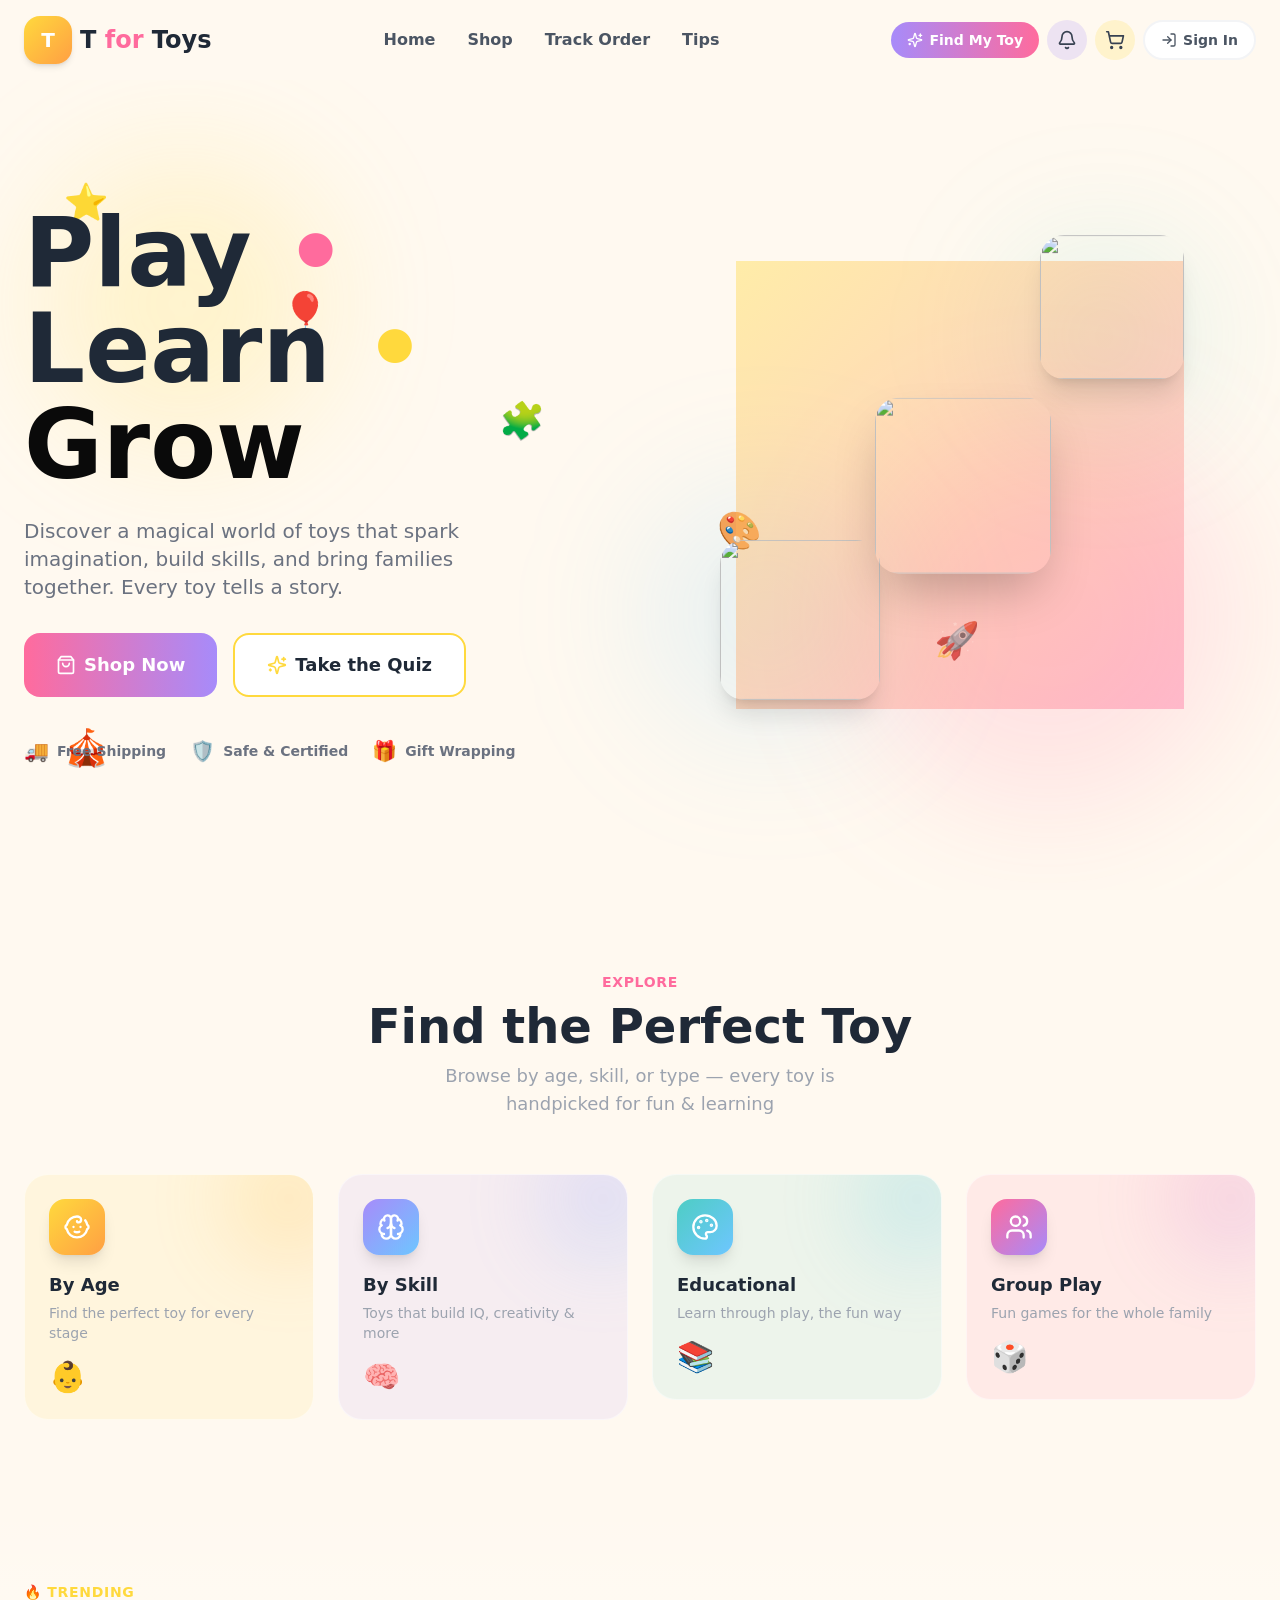
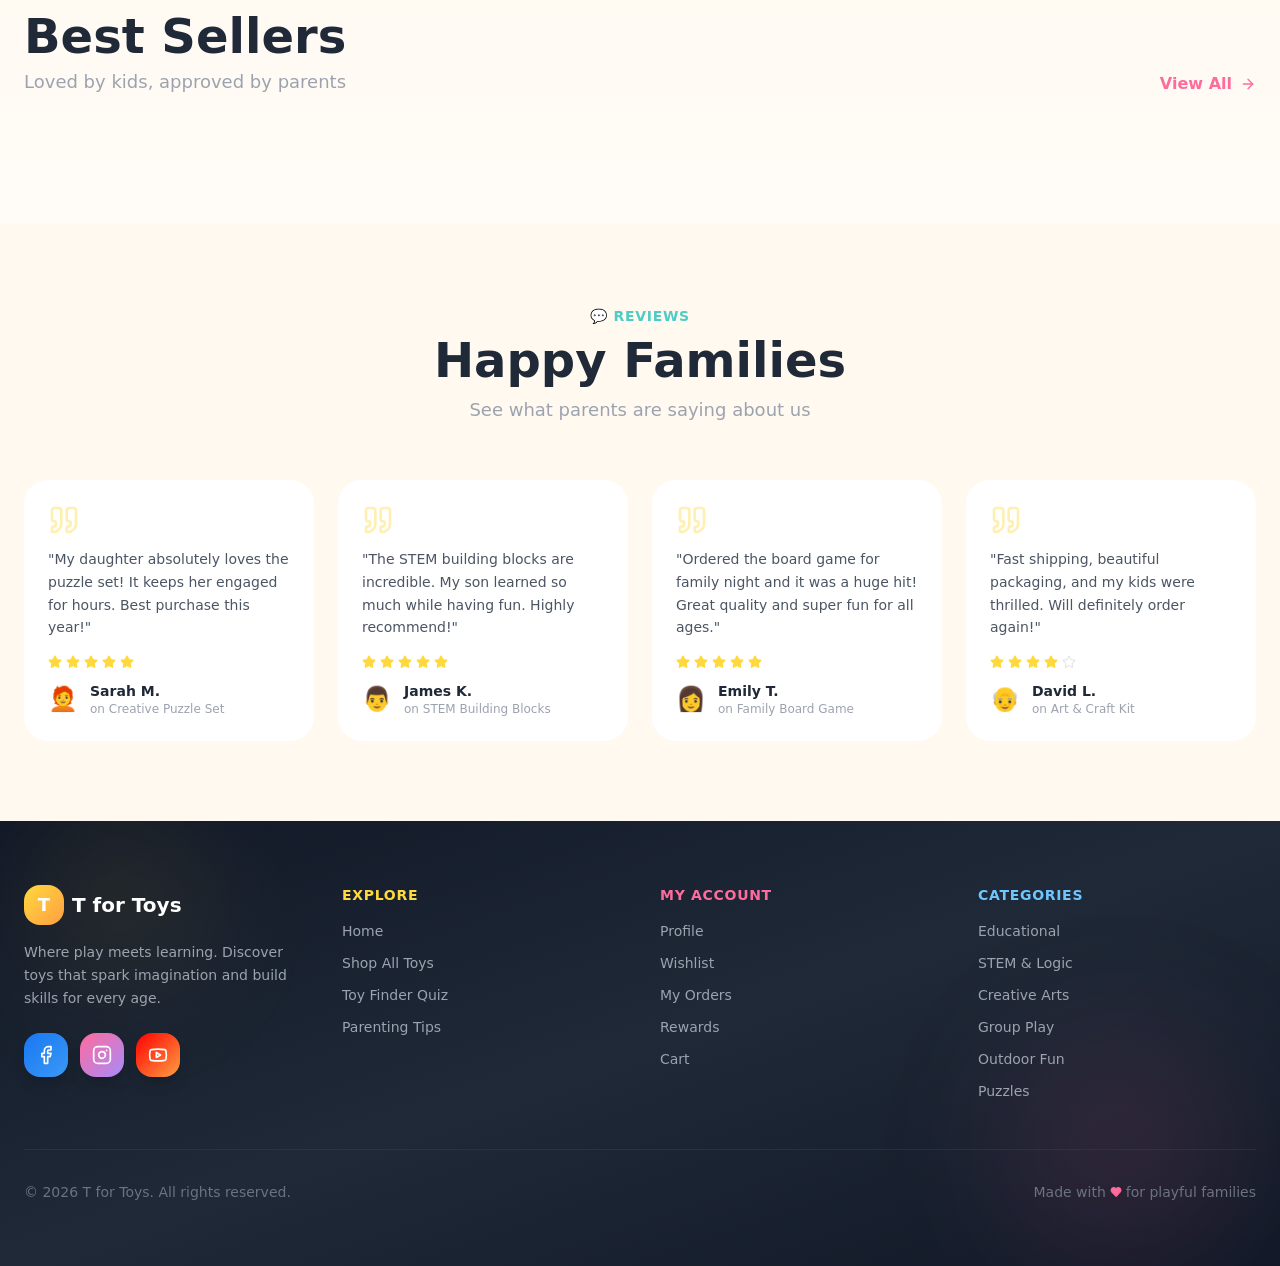
==== commit e40f356e: "fix(frontend): keep auth app_base_url on current frontend host Agent-Logs-Url: https://github.com/Er" ====
--- a/frontend/index.html
+++ b/frontend/index.html
@@ -9,7 +9,8 @@
     var url = new URL(window.location.href);
     var changed = false;
     if (!url.searchParams.get("app_base_url")) {
-     url.searchParams.set("app_base_url", "https://tots-toy-fun.base44.app");
+     var appBasePath = (window.location.pathname || "/").indexOf("/frontend/") === 0 ? "/frontend" : "";
+     url.searchParams.set("app_base_url", window.location.origin + appBasePath);
      changed = true;
     }
     if (changed) {
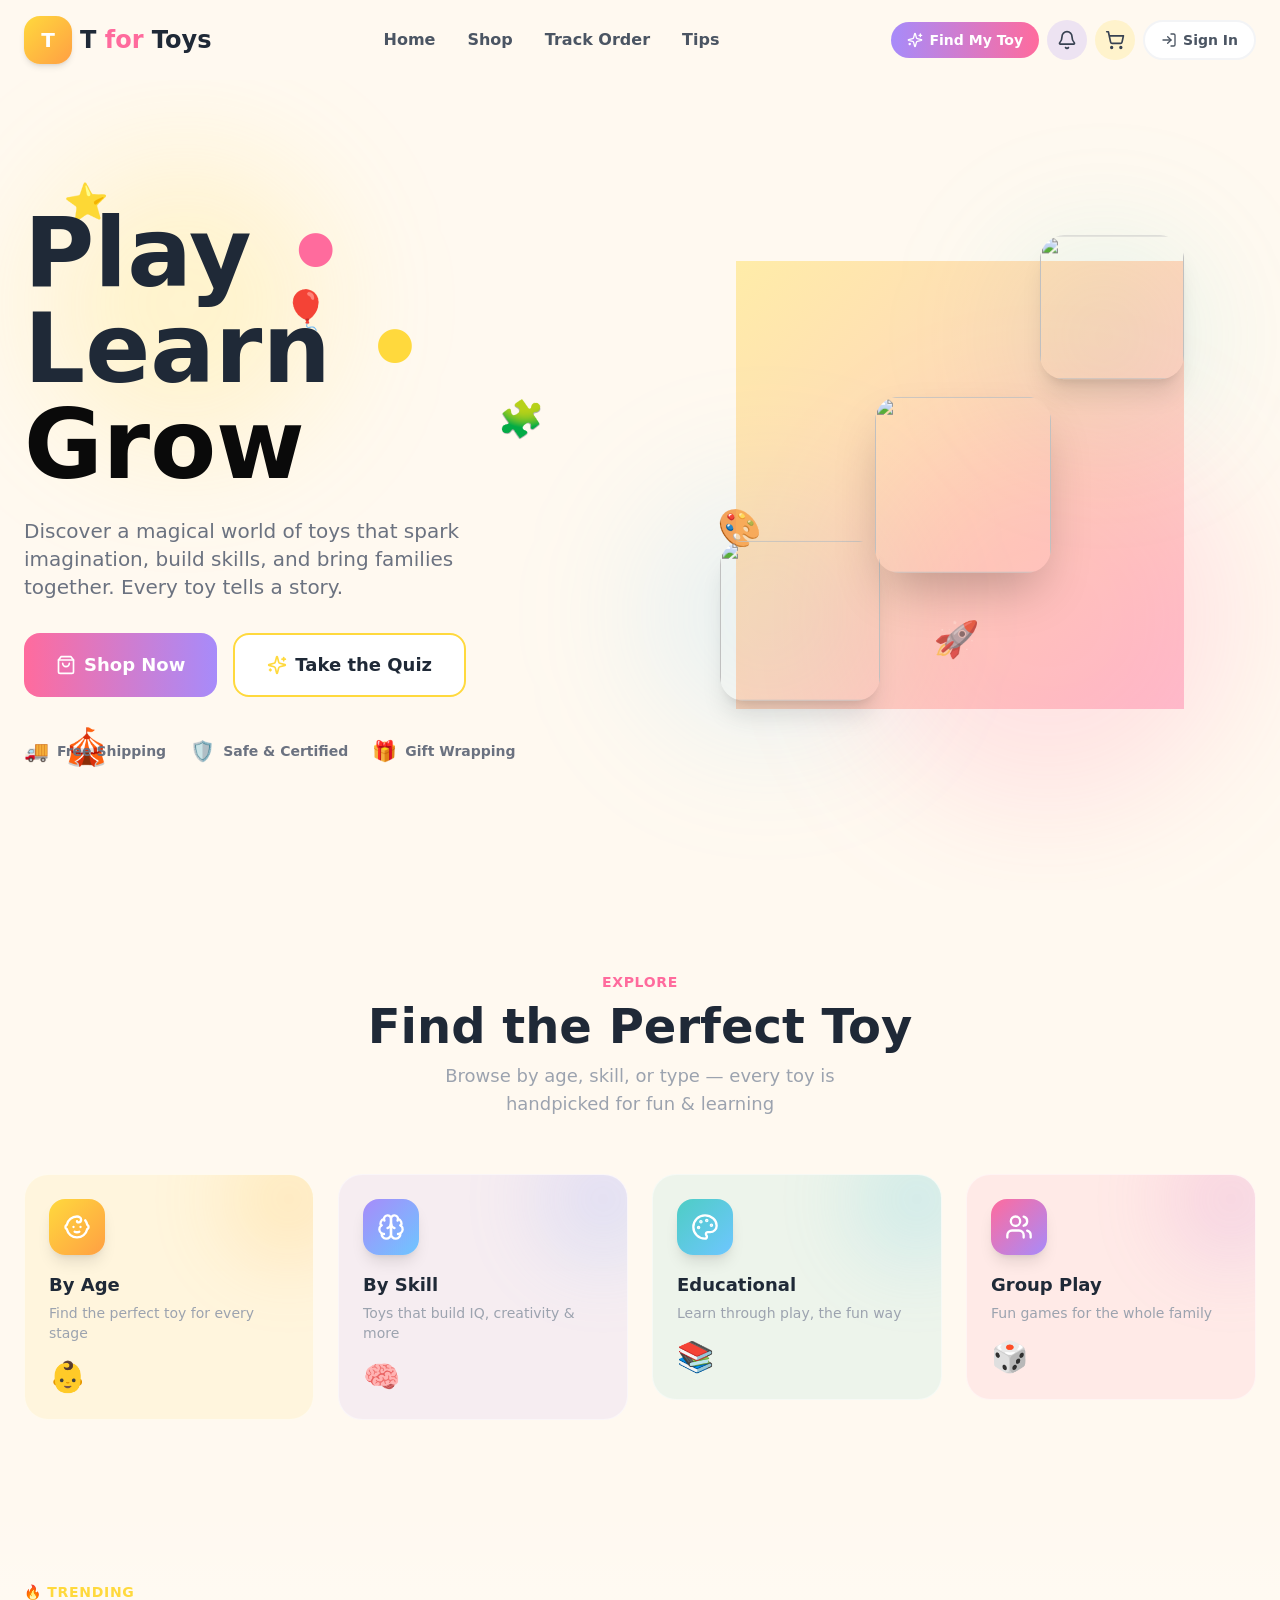
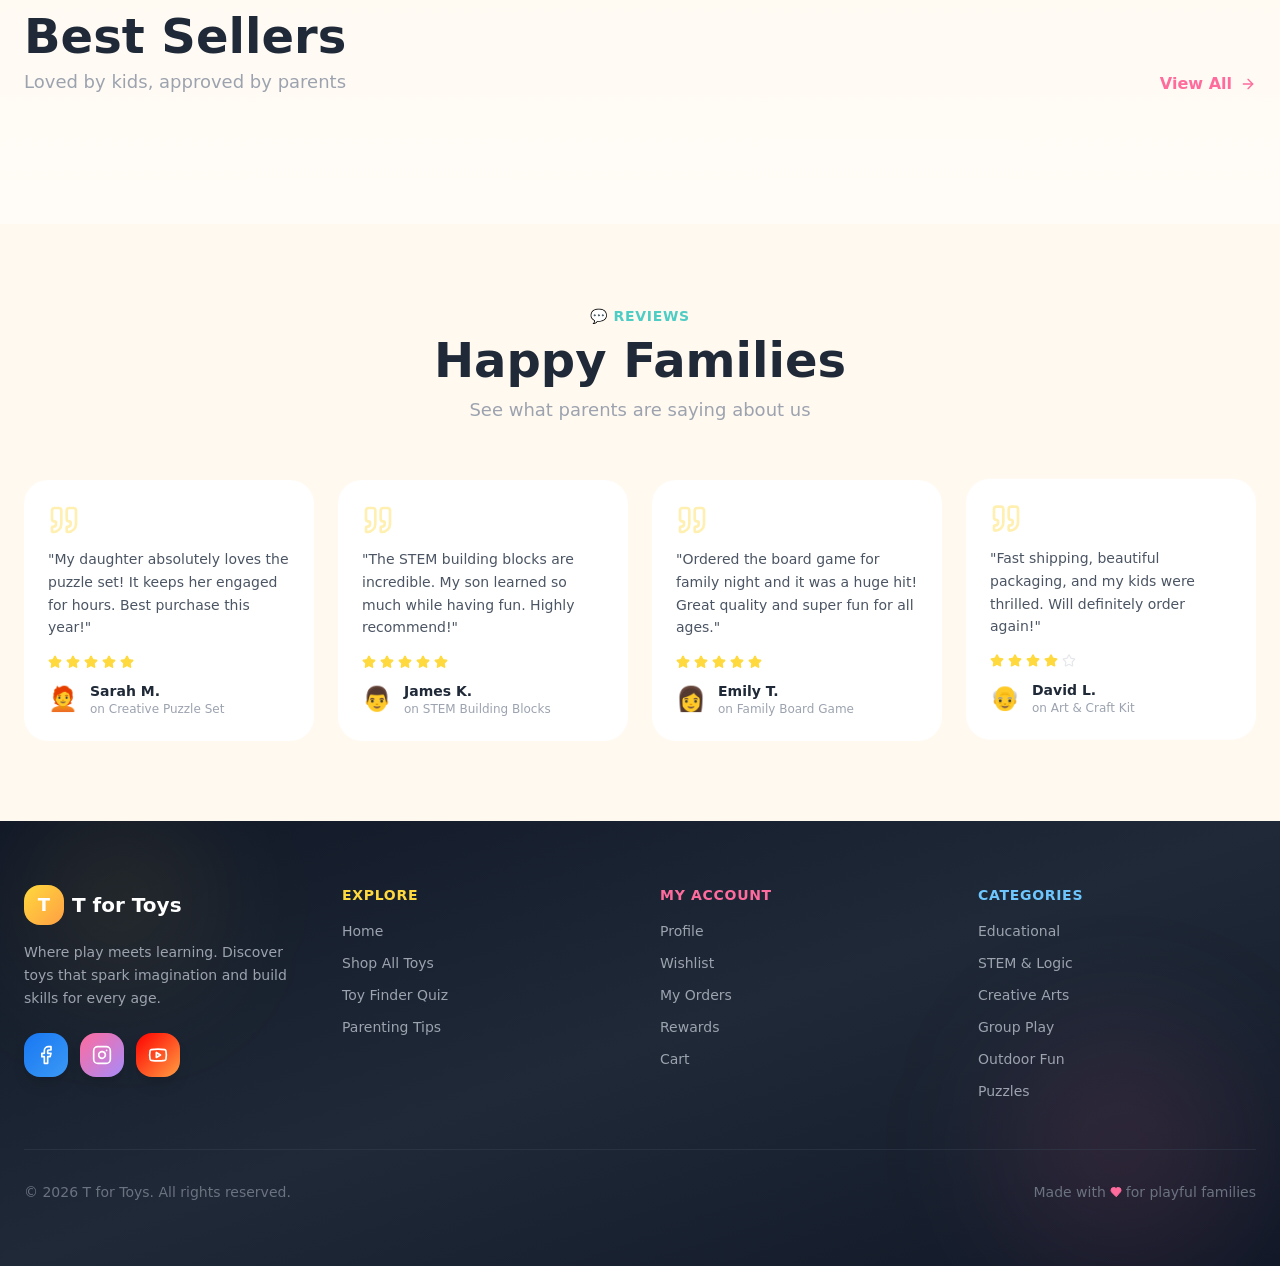
==== commit 01272749: "fix(frontend): support /frontend path in app_base_url detection Agent-Logs-Url: https://github.com/E" ====
--- a/frontend/index.html
+++ b/frontend/index.html
@@ -9,7 +9,7 @@
     var url = new URL(window.location.href);
     var changed = false;
     if (!url.searchParams.get("app_base_url")) {
-     var appBasePath = (window.location.pathname || "/").indexOf("/frontend/") === 0 ? "/frontend" : "";
+     var appBasePath = /^\/frontend(?:\/|$)/.test(window.location.pathname || "/") ? "/frontend" : "";
      url.searchParams.set("app_base_url", window.location.origin + appBasePath);
      changed = true;
     }
